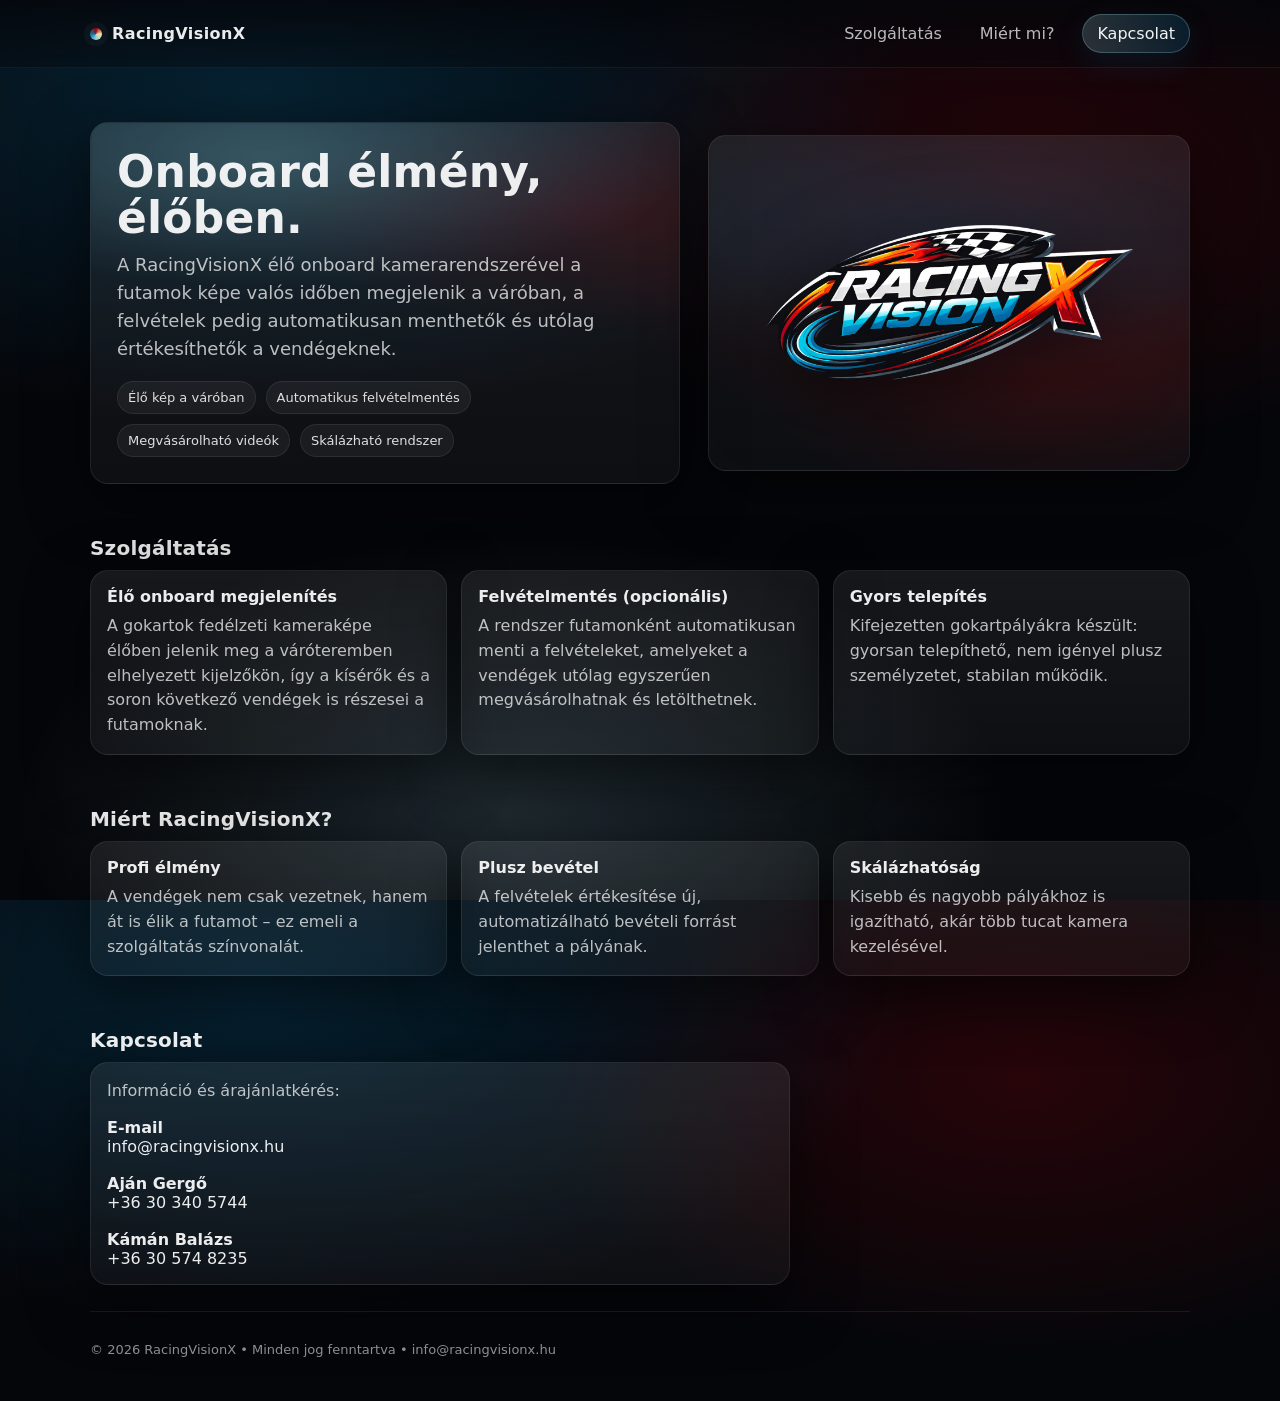
==== index.html @ e1773175 "Update index.html" ====
<!doctype html>
<html lang="hu">
<head>
  <meta charset="utf-8" />
  <meta name="viewport" content="width=device-width, initial-scale=1" />
  <title>RacingVisionX</title>
  <meta name="description" content="RacingVisionX – élő gokart onboard kamerarendszer pályáknak, felvételmentéssel és értékesítési opcióval." />

  <style>
    :root{
      --bg:#05060a;
      --panel: rgba(255,255,255,.06);
      --text: rgba(255,255,255,.92);
      --muted: rgba(255,255,255,.72);

      --cyan:#96D1DC;
      --blue:#0972A6;
      --red:#A10007;
      --amber:#F7DEA7;

      --shadow: 0 18px 60px rgba(0,0,0,.55);
      --radius: 18px;
    }

    *{ box-sizing:border-box; }
    html,body{ height:100%; }
    body{
      margin:0;
      font-family: ui-sans-serif, system-ui, -apple-system, Segoe UI, Roboto, Arial, "Apple Color Emoji","Segoe UI Emoji";
      background: radial-gradient(1200px 600px at 20% 10%, rgba(9,114,166,.25), transparent 55%),
                  radial-gradient(900px 500px at 80% 20%, rgba(161,0,7,.22), transparent 55%),
                  radial-gradient(900px 500px at 40% 90%, rgba(150,209,220,.18), transparent 55%),
                  var(--bg);
      color:var(--text);
      overflow-x:hidden;
    }

    a{ color:inherit; text-decoration:none; }
    .container{ width:min(1100px, 92vw); margin:0 auto; }

    /* NAV */
    .nav{
      position:sticky; top:0; z-index:10;
      backdrop-filter: blur(10px);
      background: linear-gradient(to bottom, rgba(5,6,10,.78), rgba(5,6,10,.35));
      border-bottom: 1px solid rgba(255,255,255,.07);
    }
    .nav-inner{
      display:flex; align-items:center; justify-content:space-between;
      padding:14px 0;
      gap:12px;
    }
    .brand{
      display:flex; align-items:center; gap:10px; min-width:220px;
    }
    .brand-badge{
      width:12px; height:12px; border-radius:999px;
      background: conic-gradient(from 180deg, var(--cyan), var(--blue), var(--red), var(--amber), var(--cyan));
      box-shadow: 0 0 0 6px rgba(255,255,255,.03);
    }
    .brand strong{ letter-spacing:.4px; }

    .menu{ display:flex; gap:18px; align-items:center; flex-wrap:wrap; justify-content:flex-end; }
    .menu a{
      color:var(--muted);
      padding:8px 10px;
      border-radius:999px;
      transition: .2s ease;
    }
    .menu a:hover{ color:var(--text); background: rgba(255,255,255,.06); }
    .cta{
      padding:9px 14px !important;
      color: rgba(255,255,255,.95) !important;
      background: linear-gradient(90deg, rgba(150,209,220,.22), rgba(9,114,166,.22));
      border: 1px solid rgba(150,209,220,.28);
      box-shadow: 0 10px 30px rgba(9,114,166,.15);
    }
    .cta:hover{
      border-color: rgba(150,209,220,.45);
      box-shadow: 0 14px 40px rgba(150,209,220,.12);
    }

    /* HERO */
    .hero{ padding: 54px 0 26px; }
    .hero-grid{
      display:grid;
      grid-template-columns: 1.1fr .9fr;
      gap: 28px;
      align-items:center;
    }
    @media (max-width: 900px){
      .hero-grid{ grid-template-columns:1fr; }
    }

    .card{
      background: linear-gradient(180deg, rgba(255,255,255,.075), rgba(255,255,255,.04));
      border: 1px solid rgba(255,255,255,.08);
      border-radius: var(--radius);
      box-shadow: var(--shadow);
    }
    .hero-card{
      padding: 26px;
      position:relative;
      overflow:hidden;
    }
    .hero-card:before{
      content:"";
      position:absolute; inset:-2px;
      background: radial-gradient(700px 220px at 30% 10%, rgba(150,209,220,.25), transparent 60%),
                  radial-gradient(520px 200px at 85% 25%, rgba(161,0,7,.18), transparent 60%);
      pointer-events:none;
      filter: blur(2px);
    }
    .hero-card > *{ position:relative; }

    h1{
      margin: 0 0 10px;
      font-size: clamp(28px, 4vw, 44px);
      line-height:1.05;
      letter-spacing:.2px;
    }
    .lead{
      margin: 0 0 18px;
      color: var(--muted);
      font-size: clamp(15px, 1.6vw, 18px);
      line-height:1.55;
    }
    .pill-row{ display:flex; gap:10px; flex-wrap:wrap; margin: 16px 0 0; }
    .pill{
      font-size:13px;
      color: rgba(255,255,255,.86);
      padding: 8px 10px;
      border-radius: 999px;
      background: rgba(255,255,255,.05);
      border: 1px solid rgba(255,255,255,.08);
    }

    .logo-panel{
      padding: 22px;
      display:flex;
      align-items:center;
      justify-content:center;
      min-height: 260px;
      position:relative;
      overflow:hidden;
    }
    .logo-panel:before{
      content:"";
      position:absolute; inset:-2px;
      background: radial-gradient(600px 240px at 50% 30%, rgba(9,114,166,.22), transparent 60%),
                  radial-gradient(500px 240px at 70% 70%, rgba(161,0,7,.18), transparent 60%);
      pointer-events:none;
    }
    .logo-panel img{
      position:relative;
      max-width: 100%;
      height:auto;
      filter: drop-shadow(0 18px 40px rgba(0,0,0,.55));
    }

    section{ padding: 26px 0; }
    .section-title{
      font-size: 20px;
      margin: 0 0 10px;
      letter-spacing:.2px;
    }
    .grid3{
      display:grid;
      grid-template-columns: repeat(3, 1fr);
      gap: 14px;
    }
    @media (max-width: 900px){ .grid3{ grid-template-columns:1fr; } }
    .mini{ padding: 16px; }
    .mini p{ margin: 8px 0 0; color: var(--muted); line-height:1.55; }

    footer{
      padding: 30px 0 44px;
      color: rgba(255,255,255,.55);
      border-top: 1px solid rgba(255,255,255,.07);
      margin-top: 22px;
    }
    .small{ font-size: 13px; }

    html{ scroll-behavior:smooth; }
  </style>
</head>

<body>
  <div class="nav">
    <div class="container nav-inner">
      <a class="brand" href="/index.html">
        <span class="brand-badge" aria-hidden="true"></span>
        <strong>RacingVisionX</strong>
      </a>

      <nav class="menu">
        <a href="#szolgaltatas">Szolgáltatás</a>
        <a href="#miert">Miért mi?</a>
        <a href="#kapcsolat" class="cta">Kapcsolat</a>
      </nav>
    </div>
  </div>

  <main class="container">
    <div class="hero">
      <div class="hero-grid">
        <div class="card hero-card">
          <h1>Onboard élmény, élőben.</h1>
          <p class="lead">
            A RacingVisionX élő onboard kamerarendszerével a futamok képe valós időben megjelenik a váróban,
            a felvételek pedig automatikusan menthetők és utólag értékesíthetők a vendégeknek.
          </p>

          <div class="pill-row" aria-label="Fő előnyök">
            <span class="pill">Élő kép a váróban</span>
            <span class="pill">Automatikus felvételmentés</span>
            <span class="pill">Megvásárolható videók</span>
            <span class="pill">Skálázható rendszer</span>
          </div>
        </div>

        <div class="card logo-panel" aria-label="RacingVisionX logó">
          <img src="logo.png" alt="RacingVisionX logó" />
        </div>
      </div>
    </div>

    <section id="szolgaltatas">
      <h2 class="section-title">Szolgáltatás</h2>
      <div class="grid3">
        <div class="card mini">
          <b>Élő onboard megjelenítés</b>
          <p>
            A gokartok fedélzeti kameraképe élőben jelenik meg a váróteremben elhelyezett kijelzőkön,
            így a kísérők és a soron következő vendégek is részesei a futamoknak.
          </p>
        </div>
        <div class="card mini">
          <b>Felvételmentés (opcionális)</b>
          <p>
            A rendszer futamonként automatikusan menti a felvételeket, amelyeket a vendégek
            utólag egyszerűen megvásárolhatnak és letölthetnek.
          </p>
        </div>
        <div class="card mini">
          <b>Gyors telepítés</b>
          <p>
            Kifejezetten gokartpályákra készült: gyorsan telepíthető, nem igényel plusz személyzetet, stabilan működik.
          </p>
        </div>
      </div>
    </section>

    <section id="miert">
      <h2 class="section-title">Miért RacingVisionX?</h2>
      <div class="grid3">
        <div class="card mini">
          <b>Profi élmény</b>
          <p>A vendégek nem csak vezetnek, hanem át is élik a futamot – ez emeli a szolgáltatás színvonalát.</p>
        </div>
        <div class="card mini">
          <b>Plusz bevétel</b>
          <p>A felvételek értékesítése új, automatizálható bevételi forrást jelenthet a pályának.</p>
        </div>
        <div class="card mini">
          <b>Skálázhatóság</b>
          <p>Kisebb és nagyobb pályákhoz is igazítható, akár több tucat kamera kezelésével.</p>
        </div>
      </div>
    </section>

<section id="kapcsolat">
  <h2 class="section-title">Kapcsolat</h2>

  <div class="card mini" style="max-width:700px;">
    <p style="margin:0 0 14px; color: var(--muted);">
      Információ és árajánlatkérés:
    </p>

    <div style="margin-bottom:18px;">
      <b>E-mail</b><br/>
      info@racingvisionx.hu
    </div>

    <div style="margin-bottom:18px;">
      <b>Aján Gergő</b><br/>
      +36 30 340 5744
    </div>

    <div>
      <b>Kámán Balázs</b><br/>
      +36 30 574 8235
    </div>
  </div>
</section>
    
    <footer class="container">
      <div class="small">
        © <span id="y"></span> RacingVisionX • Minden jog fenntartva • info@racingvisionx.hu
      </div>
    </footer>
  </main>

  <script>
    document.getElementById("y").textContent = new Date().getFullYear();
  </script>
</body>
</html>
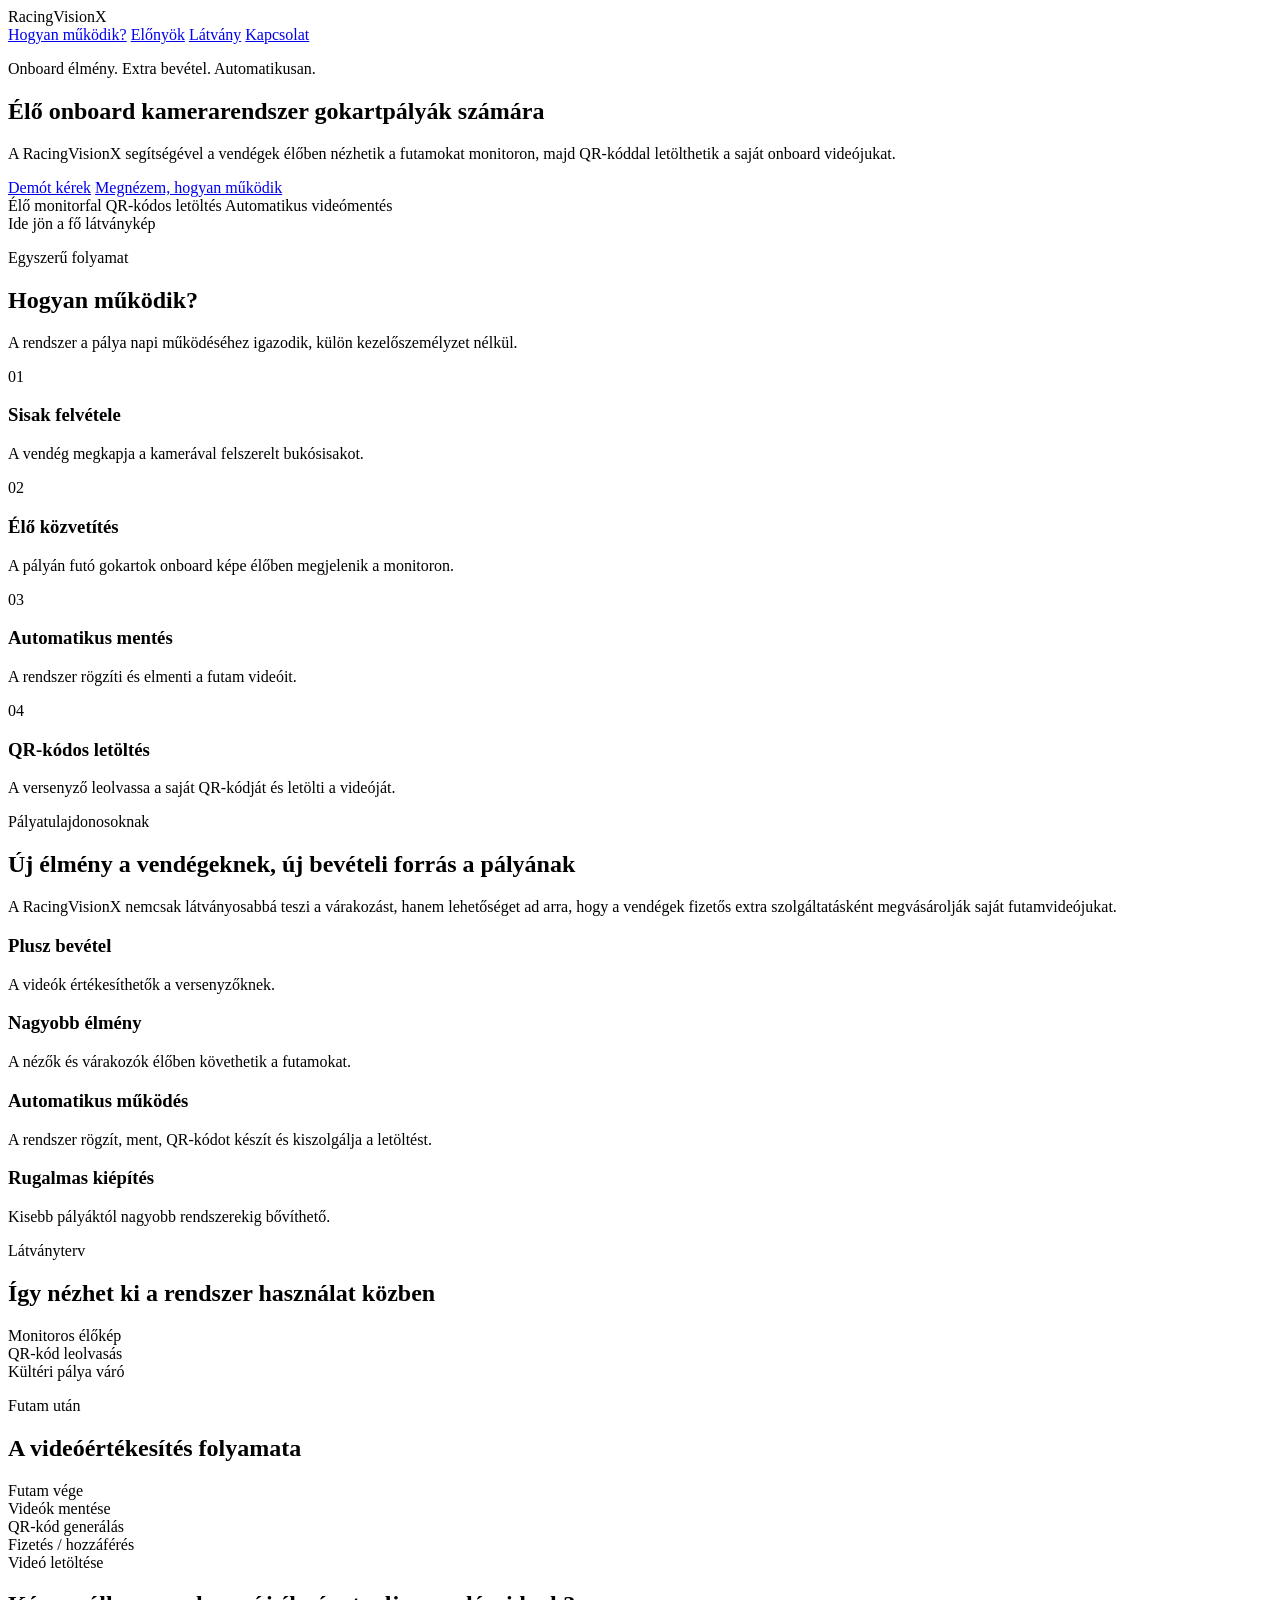
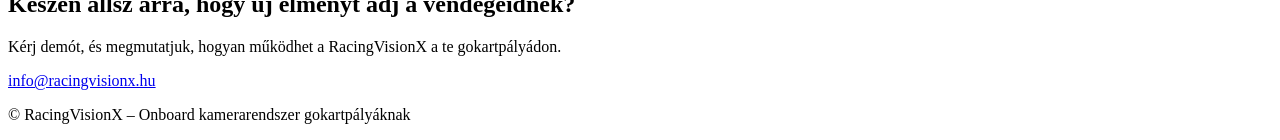
==== commit 540ef2cd: "Update index.html" ====
--- a/index.html
+++ b/index.html
@@ -1,312 +1,175 @@
-<!doctype html>
+<!DOCTYPE html>
 <html lang="hu">
 <head>
-  <meta charset="utf-8" />
-  <meta name="viewport" content="width=device-width, initial-scale=1" />
-  <title>RacingVisionX</title>
-  <meta name="description" content="RacingVisionX – élő gokart onboard kamerarendszer pályáknak, felvételmentéssel és értékesítési opcióval." />
+  <meta charset="UTF-8" />
+  <meta name="viewport" content="width=device-width, initial-scale=1.0" />
+  <title>RacingVisionX – Onboard kamerarendszer gokartpályáknak</title>
+  <link rel="stylesheet" href="style.css" />
+</head>
+<body>
 
-  <style>
-    :root{
-      --bg:#05060a;
-      --panel: rgba(255,255,255,.06);
-      --text: rgba(255,255,255,.92);
-      --muted: rgba(255,255,255,.72);
+<header class="site-header">
+  <div class="container nav">
+    <div class="logo">Racing<span>VisionX</span></div>
+    <nav>
+      <a href="#how">Hogyan működik?</a>
+      <a href="#benefits">Előnyök</a>
+      <a href="#gallery">Látvány</a>
+      <a href="#contact" class="nav-cta">Kapcsolat</a>
+    </nav>
+  </div>
+</header>
 
-      --cyan:#96D1DC;
-      --blue:#0972A6;
-      --red:#A10007;
-      --amber:#F7DEA7;
+<section class="hero">
+  <div class="container hero-grid">
+    <div class="hero-text">
+      <p class="eyebrow">Onboard élmény. Extra bevétel. Automatikusan.</p>
+      <h1>Élő onboard kamerarendszer gokartpályák számára</h1>
+      <p class="lead">
+        A RacingVisionX segítségével a vendégek élőben nézhetik a futamokat monitoron,
+        majd QR-kóddal letölthetik a saját onboard videójukat.
+      </p>
 
-      --shadow: 0 18px 60px rgba(0,0,0,.55);
-      --radius: 18px;
-    }
+      <div class="hero-actions">
+        <a href="#contact" class="btn primary">Demót kérek</a>
+        <a href="#how" class="btn secondary">Megnézem, hogyan működik</a>
+      </div>
 
-    *{ box-sizing:border-box; }
-    html,body{ height:100%; }
-    body{
-      margin:0;
-      font-family: ui-sans-serif, system-ui, -apple-system, Segoe UI, Roboto, Arial, "Apple Color Emoji","Segoe UI Emoji";
-      background: radial-gradient(1200px 600px at 20% 10%, rgba(9,114,166,.25), transparent 55%),
-                  radial-gradient(900px 500px at 80% 20%, rgba(161,0,7,.22), transparent 55%),
-                  radial-gradient(900px 500px at 40% 90%, rgba(150,209,220,.18), transparent 55%),
-                  var(--bg);
-      color:var(--text);
-      overflow-x:hidden;
-    }
-
-    a{ color:inherit; text-decoration:none; }
-    .container{ width:min(1100px, 92vw); margin:0 auto; }
-
-    /* NAV */
-    .nav{
-      position:sticky; top:0; z-index:10;
-      backdrop-filter: blur(10px);
-      background: linear-gradient(to bottom, rgba(5,6,10,.78), rgba(5,6,10,.35));
-      border-bottom: 1px solid rgba(255,255,255,.07);
-    }
-    .nav-inner{
-      display:flex; align-items:center; justify-content:space-between;
-      padding:14px 0;
-      gap:12px;
-    }
-    .brand{
-      display:flex; align-items:center; gap:10px; min-width:220px;
-    }
-    .brand-badge{
-      width:12px; height:12px; border-radius:999px;
-      background: conic-gradient(from 180deg, var(--cyan), var(--blue), var(--red), var(--amber), var(--cyan));
-      box-shadow: 0 0 0 6px rgba(255,255,255,.03);
-    }
-    .brand strong{ letter-spacing:.4px; }
-
-    .menu{ display:flex; gap:18px; align-items:center; flex-wrap:wrap; justify-content:flex-end; }
-    .menu a{
-      color:var(--muted);
-      padding:8px 10px;
-      border-radius:999px;
-      transition: .2s ease;
-    }
-    .menu a:hover{ color:var(--text); background: rgba(255,255,255,.06); }
-    .cta{
-      padding:9px 14px !important;
-      color: rgba(255,255,255,.95) !important;
-      background: linear-gradient(90deg, rgba(150,209,220,.22), rgba(9,114,166,.22));
-      border: 1px solid rgba(150,209,220,.28);
-      box-shadow: 0 10px 30px rgba(9,114,166,.15);
-    }
-    .cta:hover{
-      border-color: rgba(150,209,220,.45);
-      box-shadow: 0 14px 40px rgba(150,209,220,.12);
-    }
-
-    /* HERO */
-    .hero{ padding: 54px 0 26px; }
-    .hero-grid{
-      display:grid;
-      grid-template-columns: 1.1fr .9fr;
-      gap: 28px;
-      align-items:center;
-    }
-    @media (max-width: 900px){
-      .hero-grid{ grid-template-columns:1fr; }
-    }
-
-    .card{
-      background: linear-gradient(180deg, rgba(255,255,255,.075), rgba(255,255,255,.04));
-      border: 1px solid rgba(255,255,255,.08);
-      border-radius: var(--radius);
-      box-shadow: var(--shadow);
-    }
-    .hero-card{
-      padding: 26px;
-      position:relative;
-      overflow:hidden;
-    }
-    .hero-card:before{
-      content:"";
-      position:absolute; inset:-2px;
-      background: radial-gradient(700px 220px at 30% 10%, rgba(150,209,220,.25), transparent 60%),
-                  radial-gradient(520px 200px at 85% 25%, rgba(161,0,7,.18), transparent 60%);
-      pointer-events:none;
-      filter: blur(2px);
-    }
-    .hero-card > *{ position:relative; }
-
-    h1{
-      margin: 0 0 10px;
-      font-size: clamp(28px, 4vw, 44px);
-      line-height:1.05;
-      letter-spacing:.2px;
-    }
-    .lead{
-      margin: 0 0 18px;
-      color: var(--muted);
-      font-size: clamp(15px, 1.6vw, 18px);
-      line-height:1.55;
-    }
-    .pill-row{ display:flex; gap:10px; flex-wrap:wrap; margin: 16px 0 0; }
-    .pill{
-      font-size:13px;
-      color: rgba(255,255,255,.86);
-      padding: 8px 10px;
-      border-radius: 999px;
-      background: rgba(255,255,255,.05);
-      border: 1px solid rgba(255,255,255,.08);
-    }
-
-    .logo-panel{
-      padding: 22px;
-      display:flex;
-      align-items:center;
-      justify-content:center;
-      min-height: 260px;
-      position:relative;
-      overflow:hidden;
-    }
-    .logo-panel:before{
-      content:"";
-      position:absolute; inset:-2px;
-      background: radial-gradient(600px 240px at 50% 30%, rgba(9,114,166,.22), transparent 60%),
-                  radial-gradient(500px 240px at 70% 70%, rgba(161,0,7,.18), transparent 60%);
-      pointer-events:none;
-    }
-    .logo-panel img{
-      position:relative;
-      max-width: 100%;
-      height:auto;
-      filter: drop-shadow(0 18px 40px rgba(0,0,0,.55));
-    }
-
-    section{ padding: 26px 0; }
-    .section-title{
-      font-size: 20px;
-      margin: 0 0 10px;
-      letter-spacing:.2px;
-    }
-    .grid3{
-      display:grid;
-      grid-template-columns: repeat(3, 1fr);
-      gap: 14px;
-    }
-    @media (max-width: 900px){ .grid3{ grid-template-columns:1fr; } }
-    .mini{ padding: 16px; }
-    .mini p{ margin: 8px 0 0; color: var(--muted); line-height:1.55; }
-
-    footer{
-      padding: 30px 0 44px;
-      color: rgba(255,255,255,.55);
-      border-top: 1px solid rgba(255,255,255,.07);
-      margin-top: 22px;
-    }
-    .small{ font-size: 13px; }
-
-    html{ scroll-behavior:smooth; }
-  </style>
-</head>
-
-<body>
-  <div class="nav">
-    <div class="container nav-inner">
-      <a class="brand" href="/index.html">
-        <span class="brand-badge" aria-hidden="true"></span>
-        <strong>RacingVisionX</strong>
-      </a>
-
-      <nav class="menu">
-        <a href="#szolgaltatas">Szolgáltatás</a>
-        <a href="#miert">Miért mi?</a>
-        <a href="#kapcsolat" class="cta">Kapcsolat</a>
-      </nav>
-    </div>
-  </div>
-
-  <main class="container">
-    <div class="hero">
-      <div class="hero-grid">
-        <div class="card hero-card">
-          <h1>Onboard élmény, élőben.</h1>
-          <p class="lead">
-            A RacingVisionX élő onboard kamerarendszerével a futamok képe valós időben megjelenik a váróban,
-            a felvételek pedig automatikusan menthetők és utólag értékesíthetők a vendégeknek.
-          </p>
-
-          <div class="pill-row" aria-label="Fő előnyök">
-            <span class="pill">Élő kép a váróban</span>
-            <span class="pill">Automatikus felvételmentés</span>
-            <span class="pill">Megvásárolható videók</span>
-            <span class="pill">Skálázható rendszer</span>
-          </div>
-        </div>
-
-        <div class="card logo-panel" aria-label="RacingVisionX logó">
-          <img src="logo.png" alt="RacingVisionX logó" />
-        </div>
+      <div class="hero-points">
+        <span>Élő monitorfal</span>
+        <span>QR-kódos letöltés</span>
+        <span>Automatikus videómentés</span>
       </div>
     </div>
 
-    <section id="szolgaltatas">
-      <h2 class="section-title">Szolgáltatás</h2>
-      <div class="grid3">
-        <div class="card mini">
-          <b>Élő onboard megjelenítés</b>
-          <p>
-            A gokartok fedélzeti kameraképe élőben jelenik meg a váróteremben elhelyezett kijelzőkön,
-            így a kísérők és a soron következő vendégek is részesei a futamoknak.
-          </p>
-        </div>
-        <div class="card mini">
-          <b>Felvételmentés (opcionális)</b>
-          <p>
-            A rendszer futamonként automatikusan menti a felvételeket, amelyeket a vendégek
-            utólag egyszerűen megvásárolhatnak és letölthetnek.
-          </p>
-        </div>
-        <div class="card mini">
-          <b>Gyors telepítés</b>
-          <p>
-            Kifejezetten gokartpályákra készült: gyorsan telepíthető, nem igényel plusz személyzetet, stabilan működik.
-          </p>
-        </div>
-      </div>
-    </section>
-
-    <section id="miert">
-      <h2 class="section-title">Miért RacingVisionX?</h2>
-      <div class="grid3">
-        <div class="card mini">
-          <b>Profi élmény</b>
-          <p>A vendégek nem csak vezetnek, hanem át is élik a futamot – ez emeli a szolgáltatás színvonalát.</p>
-        </div>
-        <div class="card mini">
-          <b>Plusz bevétel</b>
-          <p>A felvételek értékesítése új, automatizálható bevételi forrást jelenthet a pályának.</p>
-        </div>
-        <div class="card mini">
-          <b>Skálázhatóság</b>
-          <p>Kisebb és nagyobb pályákhoz is igazítható, akár több tucat kamera kezelésével.</p>
-        </div>
-      </div>
-    </section>
-
-<section id="kapcsolat">
-  <h2 class="section-title">Kapcsolat</h2>
-
-  <div class="card mini" style="max-width:700px;">
-    <p style="margin:0 0 14px; color: var(--muted);">
-      Információ és árajánlatkérés:
-    </p>
-
-    <div style="margin-bottom:18px;">
-      <b>E-mail</b><br/>
-      info@racingvisionx.hu
-    </div>
-
-    <div style="margin-bottom:18px;">
-      <b>Aján Gergő</b><br/>
-      +36 30 340 5744
-    </div>
-
-    <div>
-      <b>Kámán Balázs</b><br/>
-      +36 30 574 8235
+    <div class="hero-image image-placeholder">
+      <span>Ide jön a fő látványkép</span>
     </div>
   </div>
 </section>
-    
-    <footer class="container">
-      <div class="small">
-        © <span id="y"></span> RacingVisionX • Minden jog fenntartva • info@racingvisionx.hu
+
+<section id="how" class="section">
+  <div class="container">
+    <div class="section-head">
+      <p class="eyebrow">Egyszerű folyamat</p>
+      <h2>Hogyan működik?</h2>
+      <p>A rendszer a pálya napi működéséhez igazodik, külön kezelőszemélyzet nélkül.</p>
+    </div>
+
+    <div class="steps">
+      <div class="step-card">
+        <div class="step-number">01</div>
+        <h3>Sisak felvétele</h3>
+        <p>A vendég megkapja a kamerával felszerelt bukósisakot.</p>
       </div>
-    </footer>
-  </main>
 
-  <script>
-    document.getElementById("y").textContent = new Date().getFullYear();
-  </script>
+      <div class="step-card">
+        <div class="step-number">02</div>
+        <h3>Élő közvetítés</h3>
+        <p>A pályán futó gokartok onboard képe élőben megjelenik a monitoron.</p>
+      </div>
+
+      <div class="step-card">
+        <div class="step-number">03</div>
+        <h3>Automatikus mentés</h3>
+        <p>A rendszer rögzíti és elmenti a futam videóit.</p>
+      </div>
+
+      <div class="step-card">
+        <div class="step-number">04</div>
+        <h3>QR-kódos letöltés</h3>
+        <p>A versenyző leolvassa a saját QR-kódját és letölti a videóját.</p>
+      </div>
+    </div>
+  </div>
+</section>
+
+<section id="benefits" class="section dark-section">
+  <div class="container split">
+    <div>
+      <p class="eyebrow">Pályatulajdonosoknak</p>
+      <h2>Új élmény a vendégeknek, új bevételi forrás a pályának</h2>
+      <p>
+        A RacingVisionX nemcsak látványosabbá teszi a várakozást, hanem lehetőséget ad arra,
+        hogy a vendégek fizetős extra szolgáltatásként megvásárolják saját futamvideójukat.
+      </p>
+    </div>
+
+    <div class="benefit-grid">
+      <div class="benefit-card">
+        <h3>Plusz bevétel</h3>
+        <p>A videók értékesíthetők a versenyzőknek.</p>
+      </div>
+
+      <div class="benefit-card">
+        <h3>Nagyobb élmény</h3>
+        <p>A nézők és várakozók élőben követhetik a futamokat.</p>
+      </div>
+
+      <div class="benefit-card">
+        <h3>Automatikus működés</h3>
+        <p>A rendszer rögzít, ment, QR-kódot készít és kiszolgálja a letöltést.</p>
+      </div>
+
+      <div class="benefit-card">
+        <h3>Rugalmas kiépítés</h3>
+        <p>Kisebb pályáktól nagyobb rendszerekig bővíthető.</p>
+      </div>
+    </div>
+  </div>
+</section>
+
+<section id="gallery" class="section">
+  <div class="container">
+    <div class="section-head">
+      <p class="eyebrow">Látványterv</p>
+      <h2>Így nézhet ki a rendszer használat közben</h2>
+    </div>
+
+    <div class="gallery">
+      <div class="gallery-item image-placeholder">
+        <span>Monitoros élőkép</span>
+      </div>
+      <div class="gallery-item image-placeholder">
+        <span>QR-kód leolvasás</span>
+      </div>
+      <div class="gallery-item image-placeholder">
+        <span>Kültéri pálya váró</span>
+      </div>
+    </div>
+  </div>
+</section>
+
+<section class="section process-section">
+  <div class="container">
+    <div class="section-head">
+      <p class="eyebrow">Futam után</p>
+      <h2>A videóértékesítés folyamata</h2>
+    </div>
+
+    <div class="timeline">
+      <div>Futam vége</div>
+      <div>Videók mentése</div>
+      <div>QR-kód generálás</div>
+      <div>Fizetés / hozzáférés</div>
+      <div>Videó letöltése</div>
+    </div>
+  </div>
+</section>
+
+<section id="contact" class="section cta-section">
+  <div class="container cta-box">
+    <h2>Készen állsz arra, hogy új élményt adj a vendégeidnek?</h2>
+    <p>Kérj demót, és megmutatjuk, hogyan működhet a RacingVisionX a te gokartpályádon.</p>
+    <a href="mailto:info@racingvisionx.hu" class="btn primary">info@racingvisionx.hu</a>
+  </div>
+</section>
+
+<footer class="footer">
+  <div class="container">
+    <p>© RacingVisionX – Onboard kamerarendszer gokartpályáknak</p>
+  </div>
+</footer>
+
 </body>
 </html>
-
-
-
-
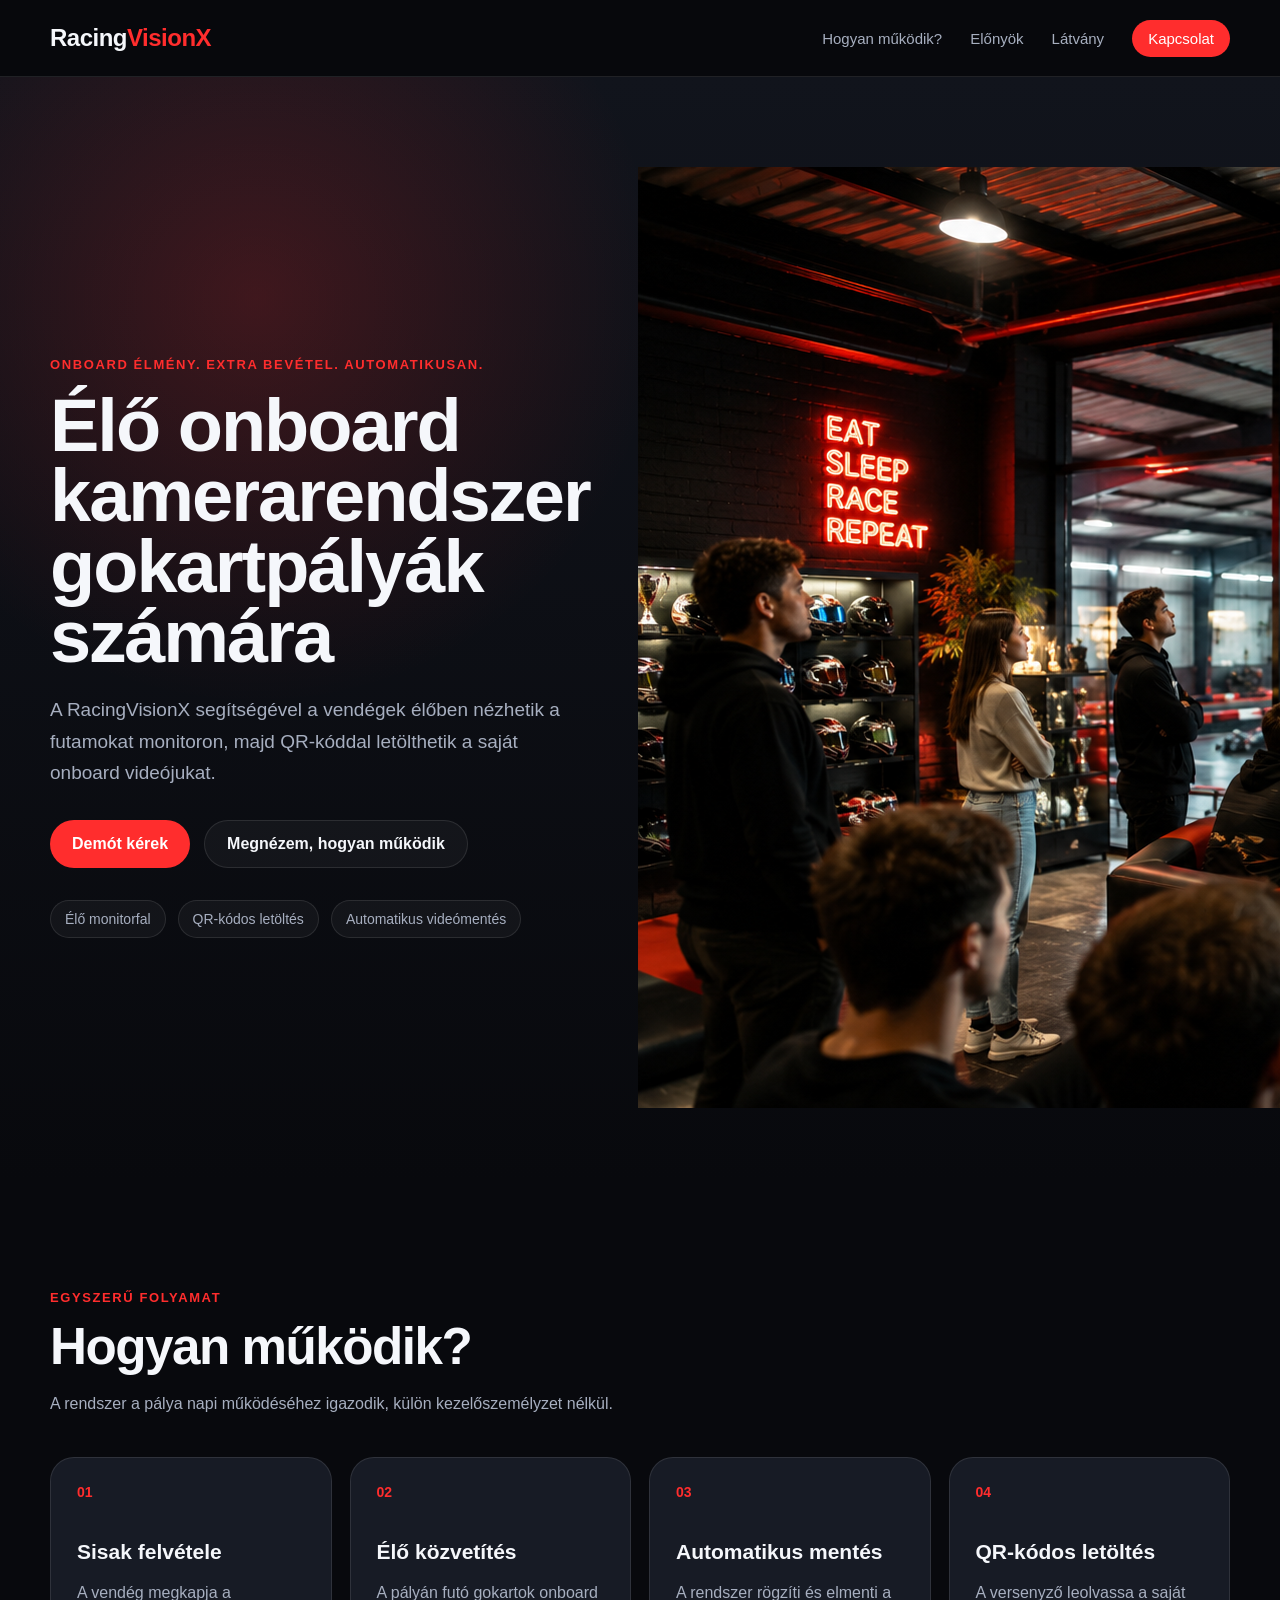
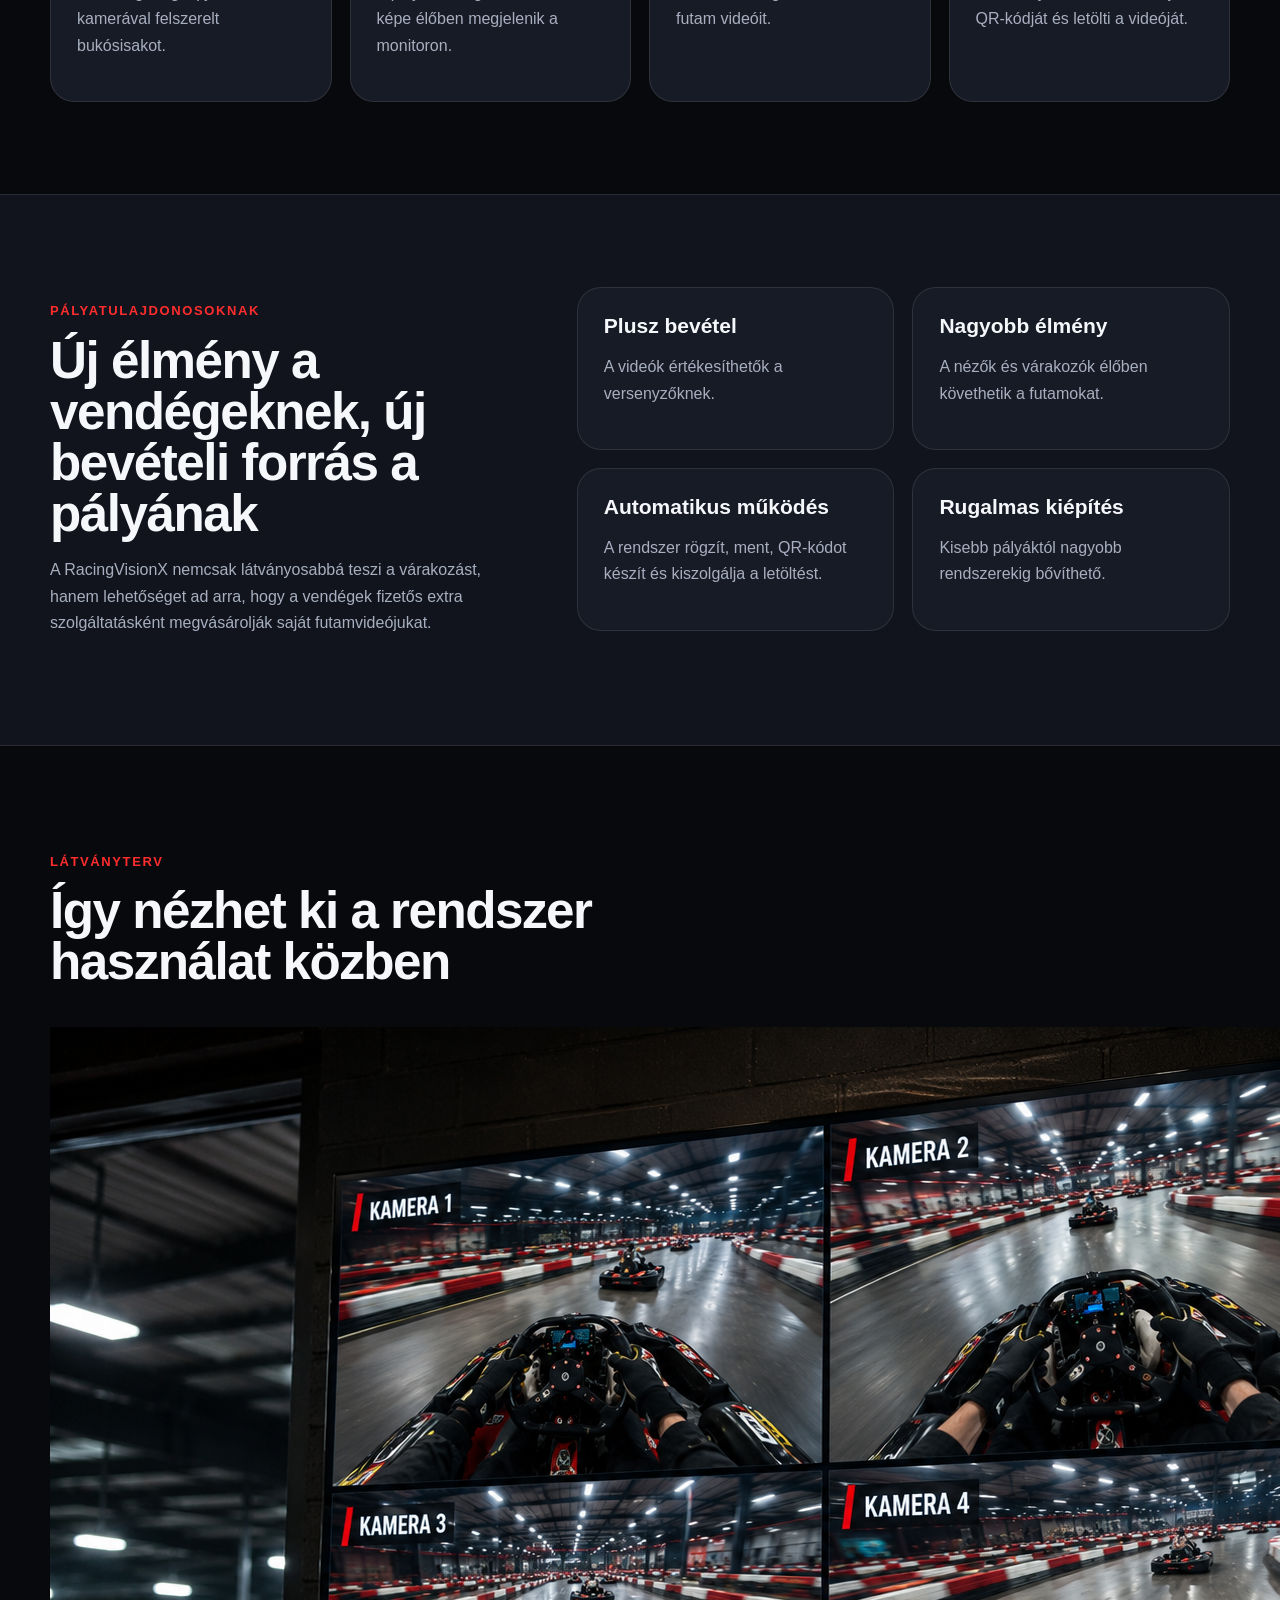
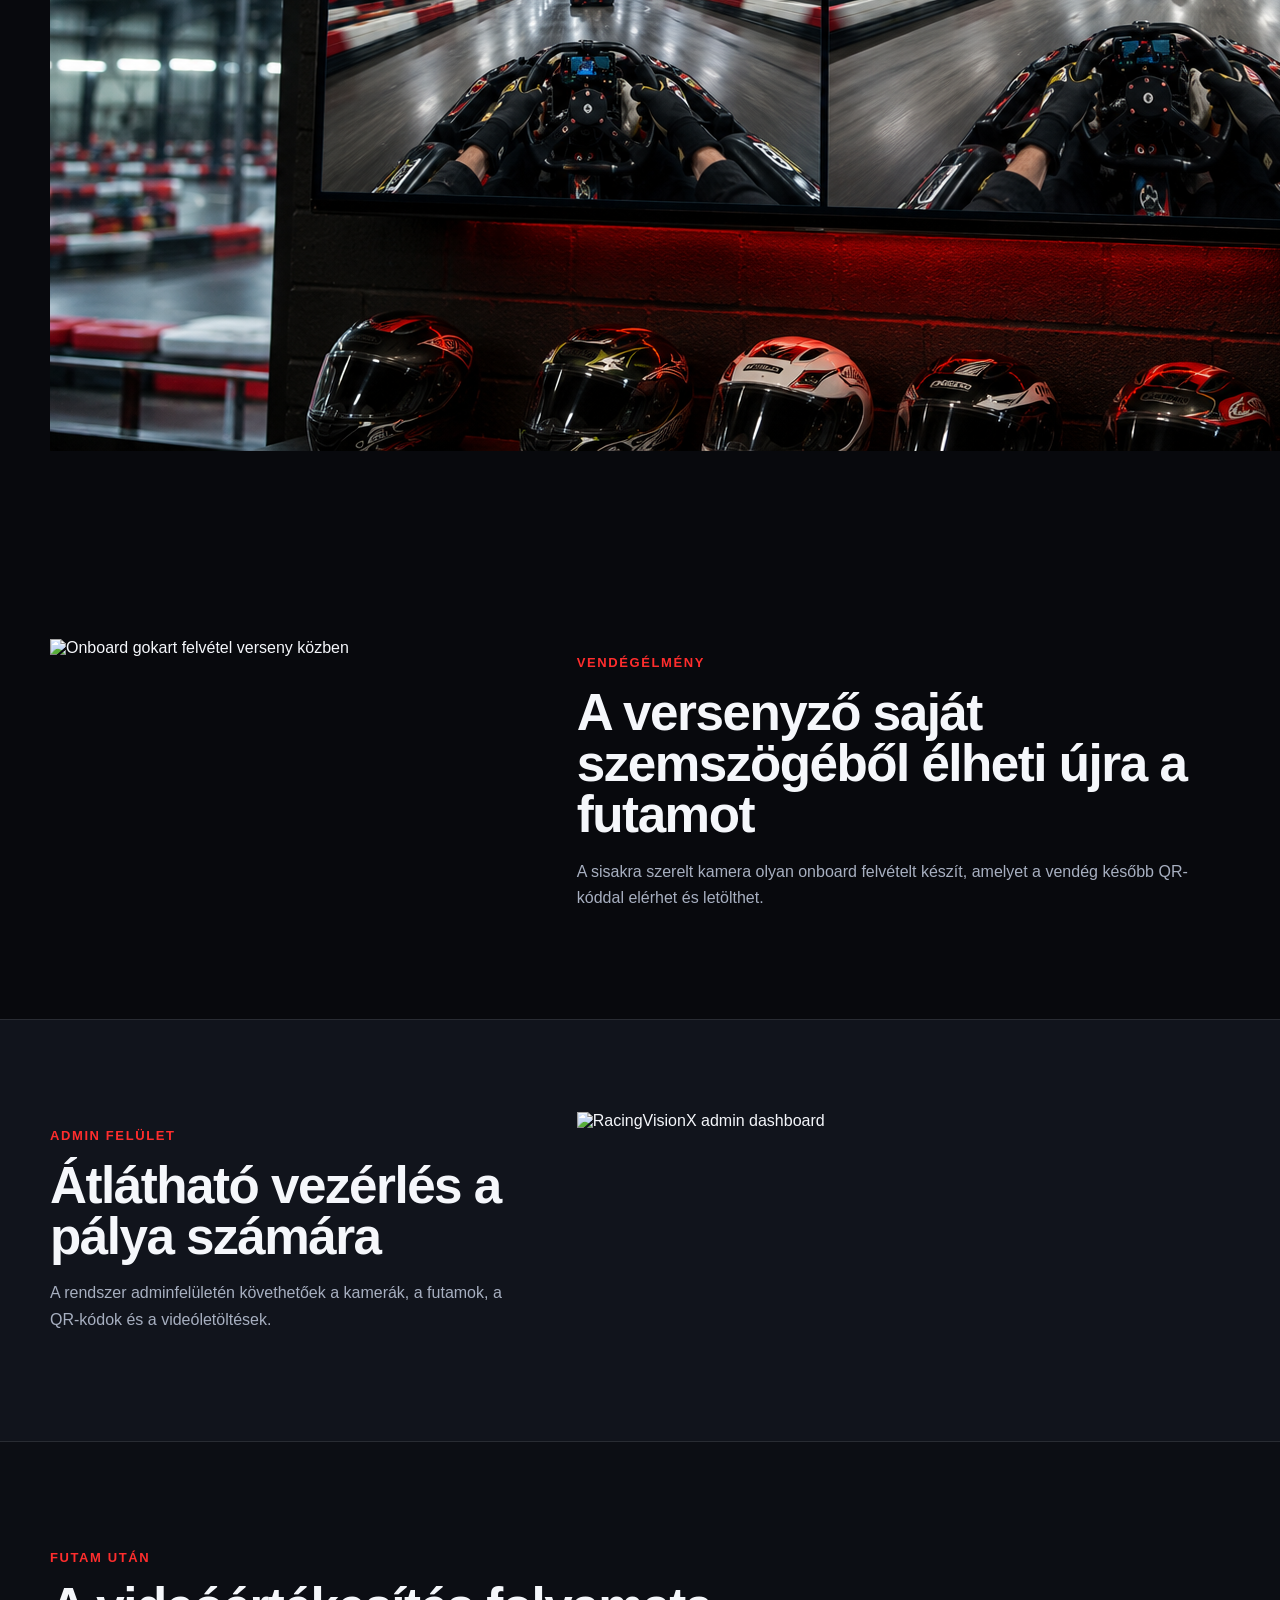
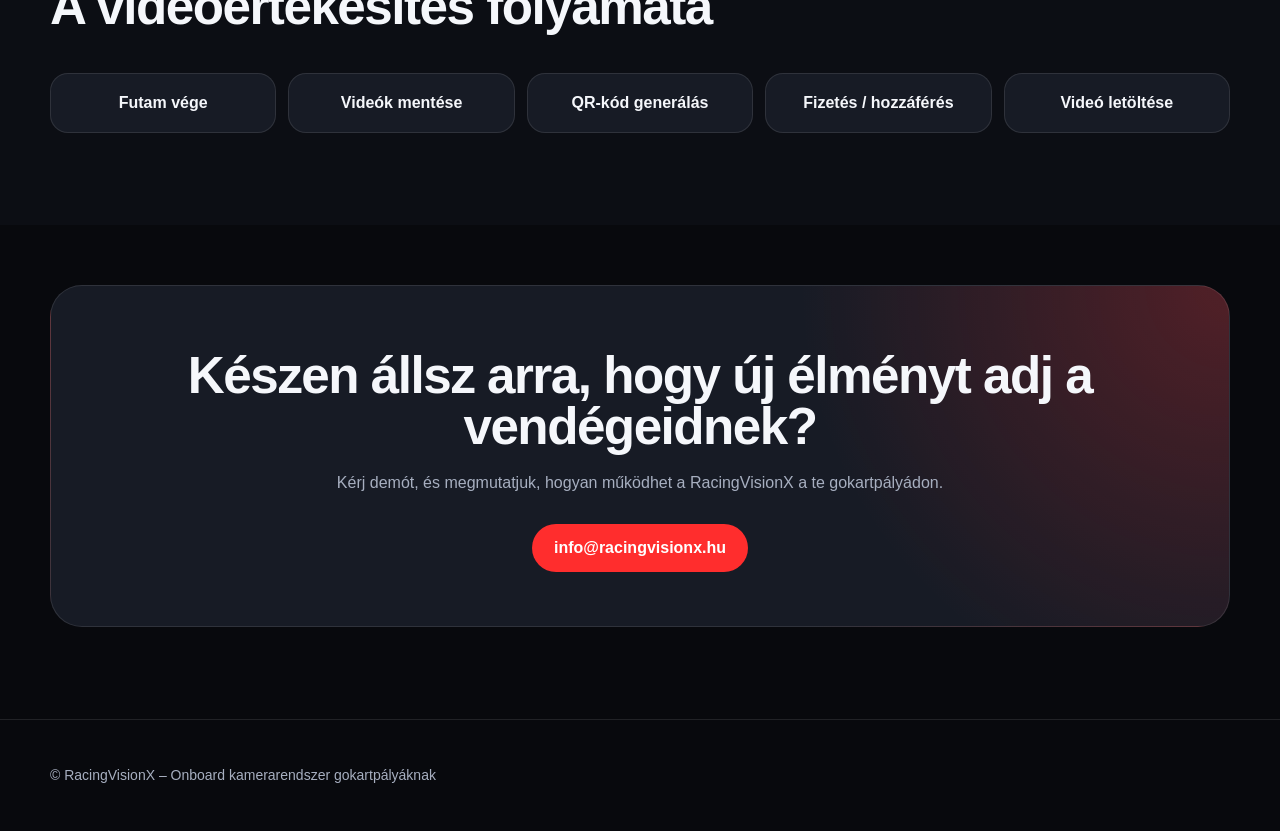
==== commit fa54bfc7: "Update index.html" ====
--- a/index.html
+++ b/index.html
@@ -42,8 +42,8 @@
       </div>
     </div>
 
-    <div class="hero-image image-placeholder">
-      <span>Ide jön a fő látványkép</span>
+    <div class="hero-image">
+      <img src="assets/images/hero.png" alt="RacingVisionX élő onboard közvetítés gokartpályán">
     </div>
   </div>
 </section>
@@ -127,19 +127,53 @@
     </div>
 
     <div class="gallery">
-      <div class="gallery-item image-placeholder">
-        <span>Monitoros élőkép</span>
-      </div>
-      <div class="gallery-item image-placeholder">
-        <span>QR-kód leolvasás</span>
-      </div>
-      <div class="gallery-item image-placeholder">
-        <span>Kültéri pálya váró</span>
-      </div>
-    </div>
-  </div>
-</section>
-
+      <div class="gallery-item">
+        <img src="assets/images/live-monitor.png" alt="Élő onboard képek monitoron">
+      </div>
+    
+      <div class="gallery-item">
+        <img src="assets/images/qr-scan.png" alt="Versenyző QR-kódot olvas be a saját videójához">
+      </div>
+    
+      <div class="gallery-item">
+        <img src="assets/images/outdoor-track.png" alt="Kültéri gokartpálya fedett várórésszel">
+      </div>
+    </div>
+  </div>
+</section>
+
+<section class="section image-text-section">
+  <div class="container split">
+    <div class="image-card">
+      <img src="assets/images/onboard.jpg" alt="Onboard gokart felvétel verseny közben">
+    </div>
+
+    <div>
+      <p class="eyebrow">Vendégélmény</p>
+      <h2>A versenyző saját szemszögéből élheti újra a futamot</h2>
+      <p>
+        A sisakra szerelt kamera olyan onboard felvételt készít, amelyet a vendég később QR-kóddal elérhet és letölthet.
+      </p>
+    </div>
+  </div>
+</section>
+
+<section class="section dark-section">
+  <div class="container split">
+    <div>
+      <p class="eyebrow">Admin felület</p>
+      <h2>Átlátható vezérlés a pálya számára</h2>
+      <p>
+        A rendszer adminfelületén követhetőek a kamerák, a futamok, a QR-kódok és a videóletöltések.
+      </p>
+    </div>
+
+    <div class="image-card">
+      <img src="assets/images/admin-dashboard.jpg" alt="RacingVisionX admin dashboard">
+    </div>
+  </div>
+</section>
+  
 <section class="section process-section">
   <div class="container">
     <div class="section-head">
--- a/style.css
+++ b/style.css
@@ -0,0 +1,322 @@
+:root {
+  --bg: #08090d;
+  --bg-soft: #11141c;
+  --card: #171b25;
+  --text: #f5f7fb;
+  --muted: #a7afc0;
+  --accent: #ff2d2d;
+  --accent-soft: rgba(255, 45, 45, 0.18);
+  --border: rgba(255, 255, 255, 0.1);
+}
+
+* {
+  box-sizing: border-box;
+}
+
+html {
+  scroll-behavior: smooth;
+}
+
+body {
+  margin: 0;
+  font-family: Arial, Helvetica, sans-serif;
+  background: var(--bg);
+  color: var(--text);
+}
+
+a {
+  color: inherit;
+  text-decoration: none;
+}
+
+.container {
+  width: min(1180px, calc(100% - 40px));
+  margin: 0 auto;
+}
+
+.site-header {
+  position: sticky;
+  top: 0;
+  z-index: 50;
+  background: rgba(8, 9, 13, 0.82);
+  backdrop-filter: blur(14px);
+  border-bottom: 1px solid var(--border);
+}
+
+.nav {
+  height: 76px;
+  display: flex;
+  align-items: center;
+  justify-content: space-between;
+}
+
+.logo {
+  font-size: 24px;
+  font-weight: 900;
+  letter-spacing: -0.5px;
+}
+
+.logo span {
+  color: var(--accent);
+}
+
+.nav nav {
+  display: flex;
+  align-items: center;
+  gap: 28px;
+  color: var(--muted);
+  font-size: 15px;
+}
+
+.nav a:hover {
+  color: var(--text);
+}
+
+.nav-cta {
+  padding: 10px 16px;
+  background: var(--accent);
+  color: white !important;
+  border-radius: 999px;
+}
+
+.hero {
+  padding: 90px 0 70px;
+  background:
+    radial-gradient(circle at 20% 20%, rgba(255, 45, 45, 0.2), transparent 30%),
+    linear-gradient(180deg, #11141c 0%, #08090d 100%);
+}
+
+.hero-grid {
+  display: grid;
+  grid-template-columns: 1.05fr 0.95fr;
+  gap: 48px;
+  align-items: center;
+}
+
+.eyebrow {
+  color: var(--accent);
+  font-weight: 800;
+  text-transform: uppercase;
+  letter-spacing: 1.6px;
+  font-size: 13px;
+}
+
+h1 {
+  font-size: clamp(42px, 6vw, 74px);
+  line-height: 0.95;
+  margin: 16px 0 22px;
+  letter-spacing: -2px;
+}
+
+h2 {
+  font-size: clamp(32px, 4vw, 52px);
+  line-height: 1;
+  margin: 10px 0 18px;
+  letter-spacing: -1.5px;
+}
+
+h3 {
+  margin: 0 0 10px;
+  font-size: 21px;
+}
+
+p {
+  color: var(--muted);
+  line-height: 1.65;
+}
+
+.lead {
+  font-size: 19px;
+  max-width: 640px;
+}
+
+.hero-actions {
+  display: flex;
+  gap: 14px;
+  flex-wrap: wrap;
+  margin: 32px 0;
+}
+
+.btn {
+  display: inline-flex;
+  align-items: center;
+  justify-content: center;
+  min-height: 48px;
+  padding: 0 22px;
+  border-radius: 999px;
+  font-weight: 800;
+}
+
+.btn.primary {
+  background: var(--accent);
+  color: white;
+}
+
+.btn.secondary {
+  border: 1px solid var(--border);
+  color: var(--text);
+  background: rgba(255, 255, 255, 0.04);
+}
+
+.hero-points {
+  display: flex;
+  gap: 12px;
+  flex-wrap: wrap;
+}
+
+.hero-points span {
+  padding: 10px 14px;
+  border: 1px solid var(--border);
+  border-radius: 999px;
+  color: var(--muted);
+  background: rgba(255, 255, 255, 0.04);
+  font-size: 14px;
+}
+
+.image-placeholder {
+  min-height: 420px;
+  border-radius: 28px;
+  border: 1px solid var(--border);
+  background:
+    linear-gradient(135deg, rgba(255, 45, 45, 0.18), transparent),
+    #151923;
+  display: flex;
+  align-items: center;
+  justify-content: center;
+  color: var(--muted);
+  overflow: hidden;
+}
+
+.section {
+  padding: 92px 0;
+}
+
+.section-head {
+  max-width: 760px;
+  margin-bottom: 40px;
+}
+
+.steps {
+  display: grid;
+  grid-template-columns: repeat(4, 1fr);
+  gap: 18px;
+}
+
+.step-card,
+.benefit-card {
+  background: var(--card);
+  border: 1px solid var(--border);
+  border-radius: 24px;
+  padding: 26px;
+}
+
+.step-number {
+  color: var(--accent);
+  font-size: 14px;
+  font-weight: 900;
+  margin-bottom: 40px;
+}
+
+.dark-section {
+  background: var(--bg-soft);
+  border-top: 1px solid var(--border);
+  border-bottom: 1px solid var(--border);
+}
+
+.split {
+  display: grid;
+  grid-template-columns: 0.85fr 1.15fr;
+  gap: 44px;
+  align-items: start;
+}
+
+.benefit-grid {
+  display: grid;
+  grid-template-columns: repeat(2, 1fr);
+  gap: 18px;
+}
+
+.gallery {
+  display: grid;
+  grid-template-columns: 1.2fr 0.8fr 0.8fr;
+  gap: 18px;
+}
+
+.gallery-item {
+  min-height: 320px;
+}
+
+.process-section {
+  background: #0c0e14;
+}
+
+.timeline {
+  display: grid;
+  grid-template-columns: repeat(5, 1fr);
+  gap: 12px;
+}
+
+.timeline div {
+  padding: 20px;
+  background: var(--card);
+  border: 1px solid var(--border);
+  border-radius: 18px;
+  text-align: center;
+  font-weight: 800;
+}
+
+.cta-section {
+  padding-top: 60px;
+}
+
+.cta-box {
+  background:
+    radial-gradient(circle at top right, rgba(255, 45, 45, 0.25), transparent 35%),
+    var(--card);
+  border: 1px solid var(--border);
+  border-radius: 32px;
+  padding: 54px;
+  text-align: center;
+}
+
+.cta-box p {
+  max-width: 650px;
+  margin: 0 auto 28px;
+}
+
+.footer {
+  padding: 30px 0;
+  border-top: 1px solid var(--border);
+  color: var(--muted);
+  font-size: 14px;
+}
+
+@media (max-width: 900px) {
+  .nav nav {
+    display: none;
+  }
+
+  .hero-grid,
+  .split {
+    grid-template-columns: 1fr;
+  }
+
+  .steps,
+  .benefit-grid,
+  .timeline,
+  .gallery {
+    grid-template-columns: 1fr;
+  }
+
+  .hero {
+    padding-top: 60px;
+  }
+
+  .image-placeholder {
+    min-height: 300px;
+  }
+
+  .cta-box {
+    padding: 34px 24px;
+  }
+}
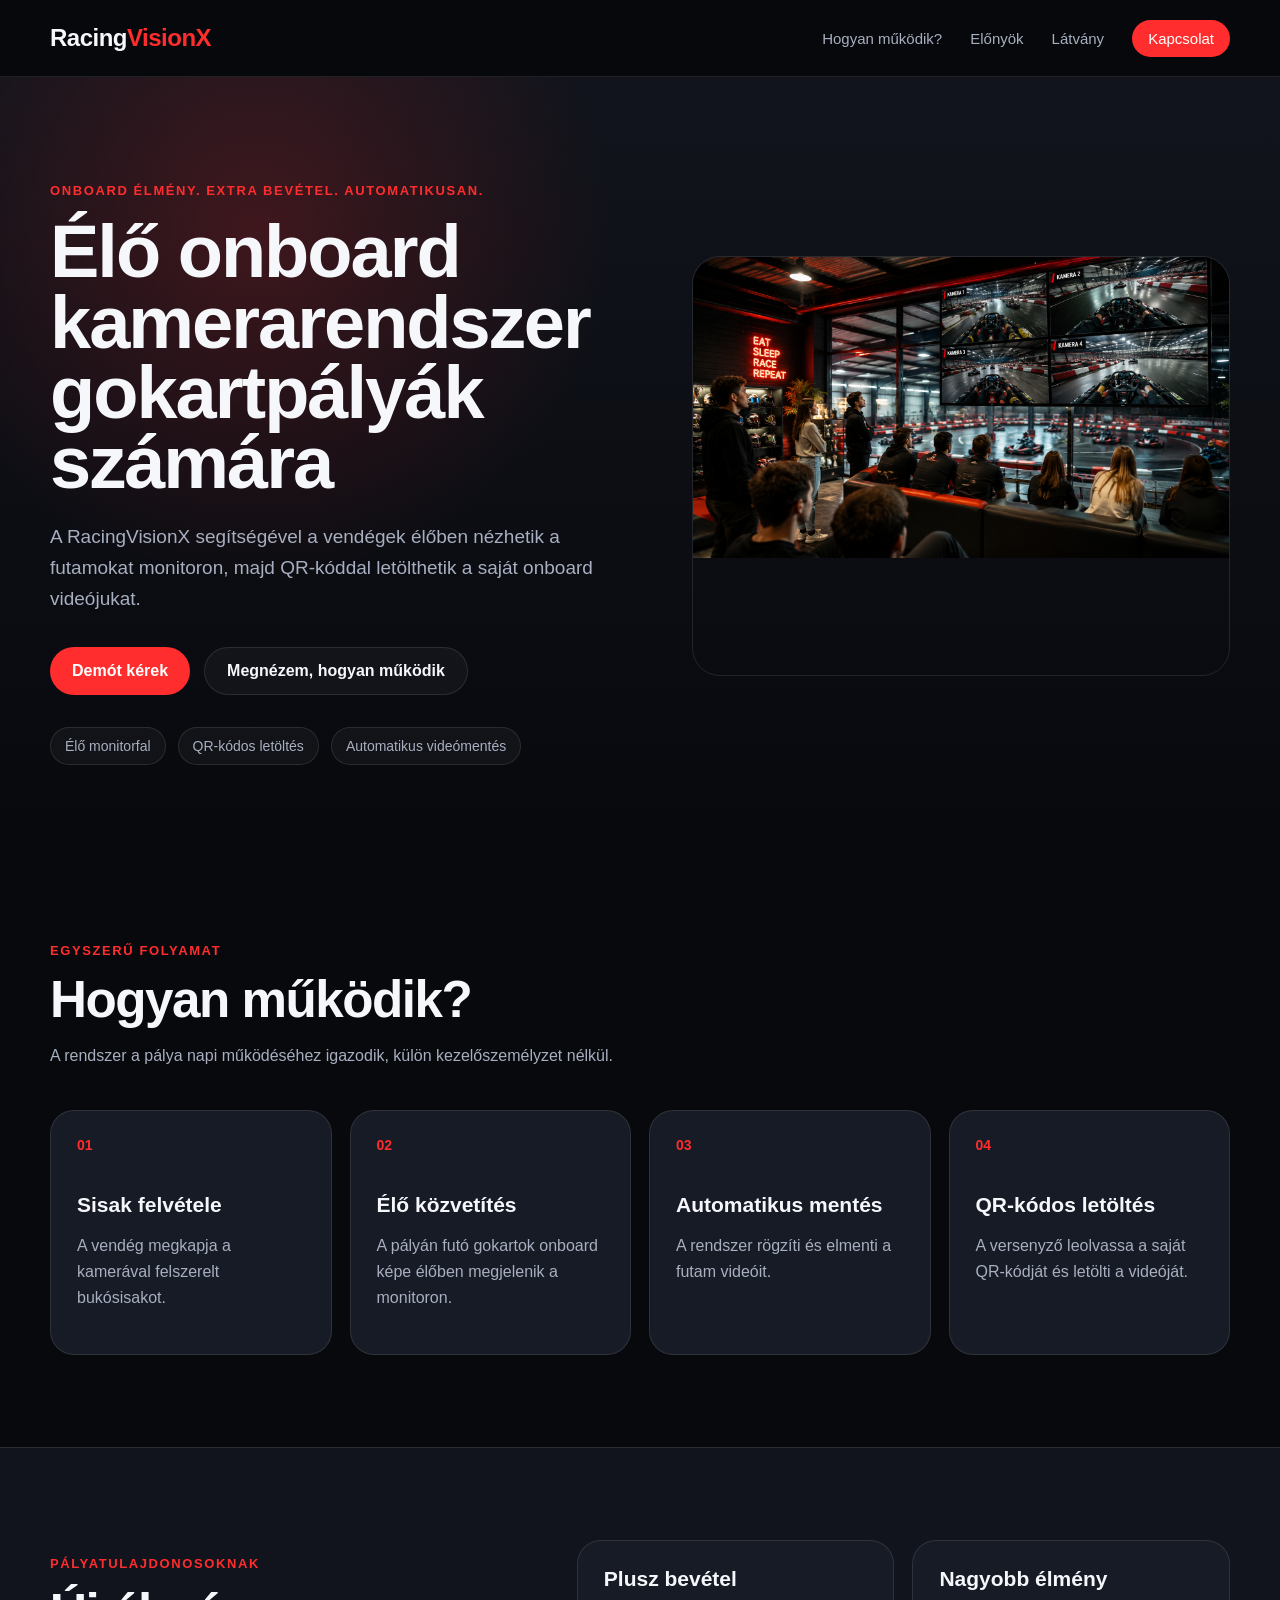
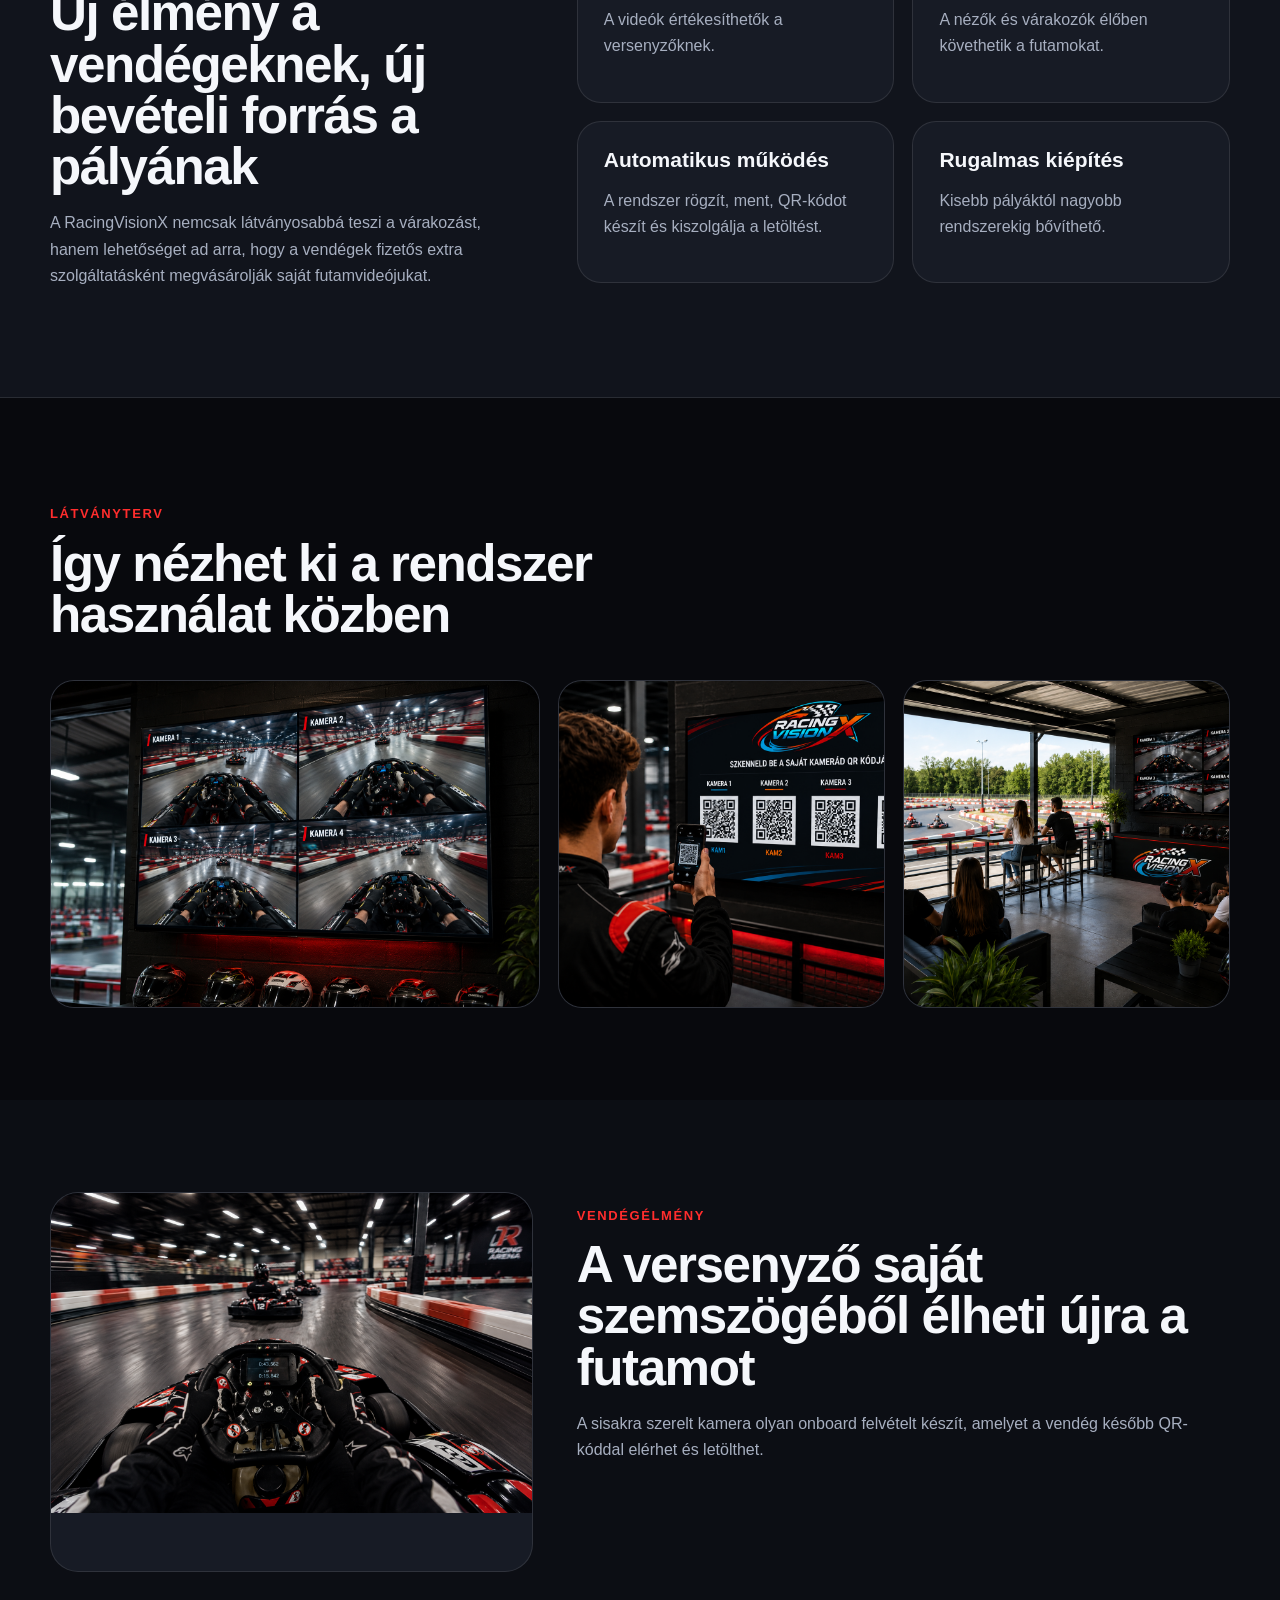
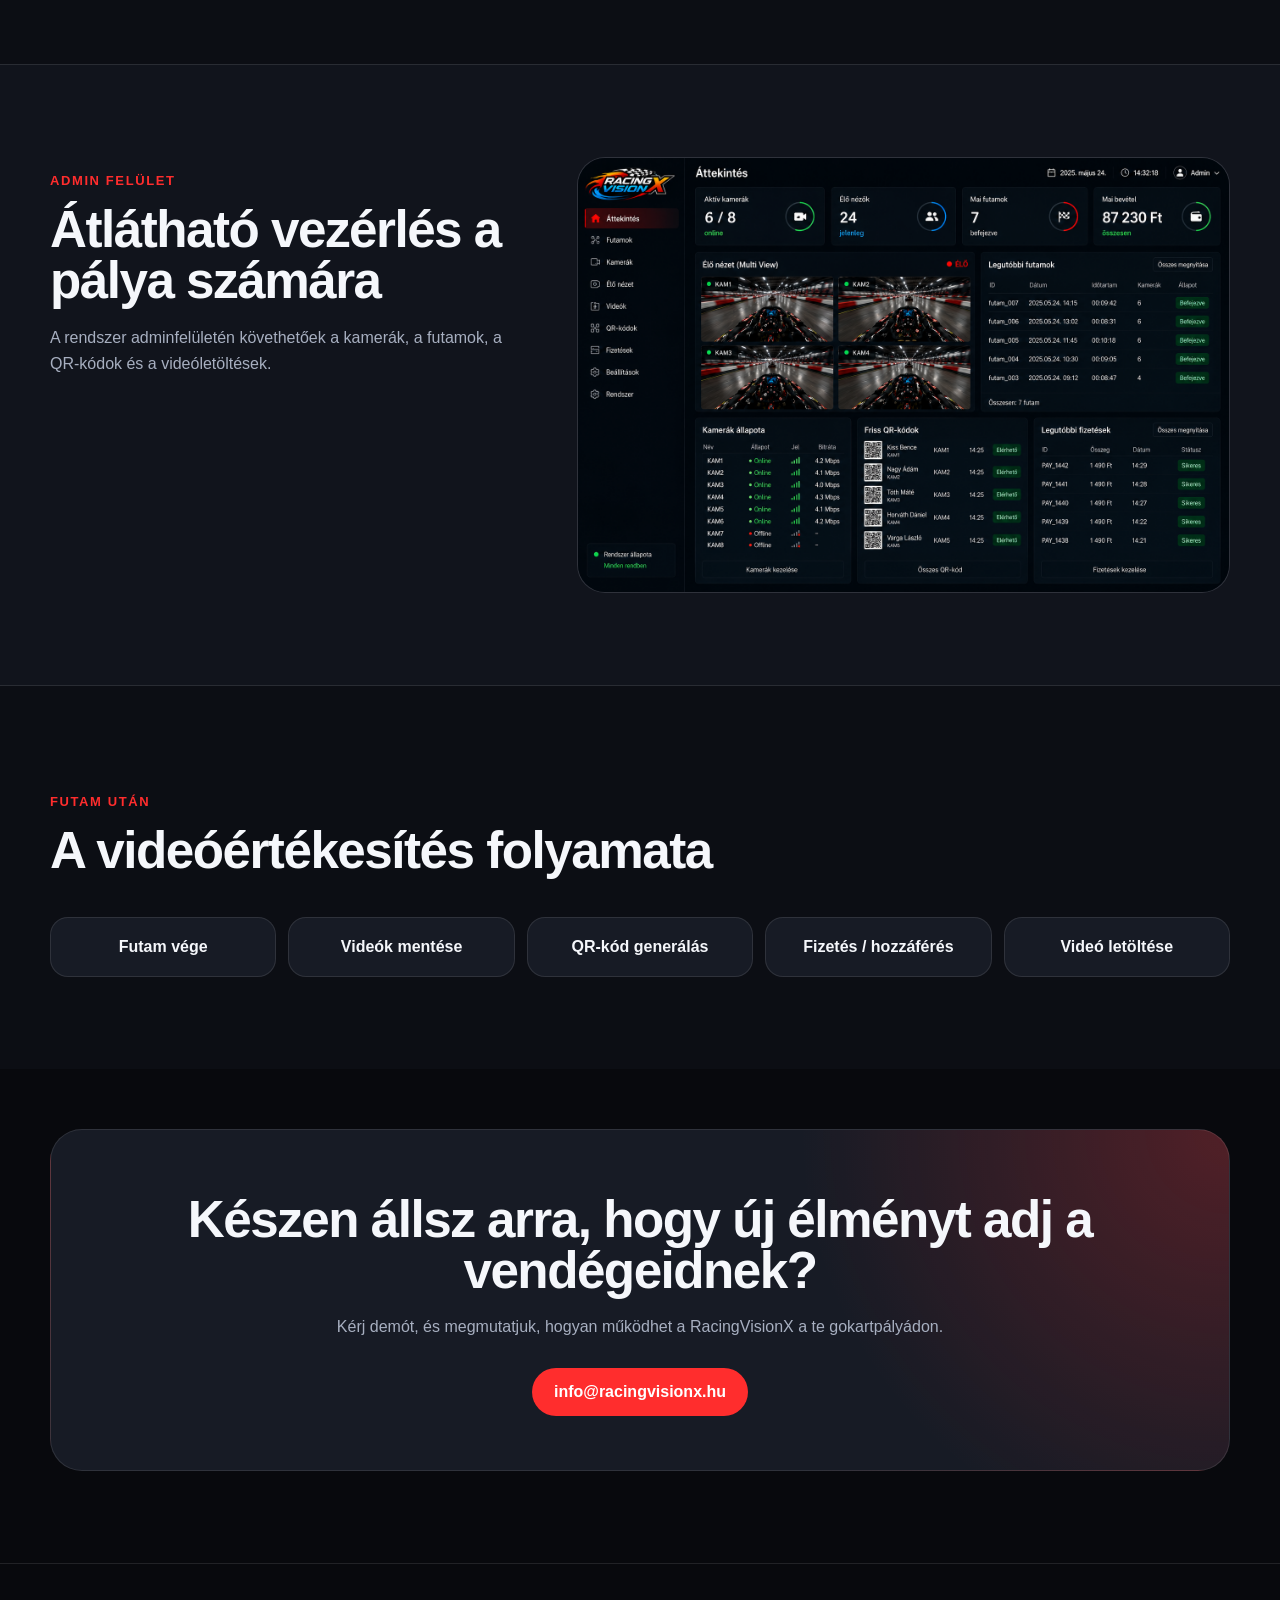
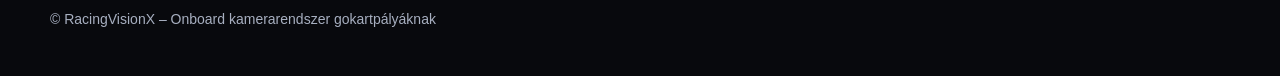
==== commit a35bccb4: "Update index.html" ====
--- a/index.html
+++ b/index.html
@@ -145,7 +145,7 @@
 <section class="section image-text-section">
   <div class="container split">
     <div class="image-card">
-      <img src="assets/images/onboard.jpg" alt="Onboard gokart felvétel verseny közben">
+      <img src="assets/images/onboard.png" alt="Onboard gokart felvétel verseny közben">
     </div>
 
     <div>
@@ -169,7 +169,7 @@
     </div>
 
     <div class="image-card">
-      <img src="assets/images/admin-dashboard.jpg" alt="RacingVisionX admin dashboard">
+      <img src="assets/images/admin-dashboard.png" alt="RacingVisionX admin dashboard">
     </div>
   </div>
 </section>
--- a/style.css
+++ b/style.css
@@ -320,3 +320,39 @@
     padding: 34px 24px;
   }
 }
+
+.hero-image img,
+.gallery-item img,
+.image-card img {
+  width: 100%;
+  height: 100%;
+  display: block;
+  object-fit: cover;
+}
+
+.hero-image {
+  min-height: 420px;
+  border-radius: 28px;
+  overflow: hidden;
+  border: 1px solid var(--border);
+}
+
+.gallery-item {
+  min-height: 320px;
+  border-radius: 24px;
+  overflow: hidden;
+  border: 1px solid var(--border);
+  background: var(--card);
+}
+
+.image-card {
+  min-height: 380px;
+  border-radius: 28px;
+  overflow: hidden;
+  border: 1px solid var(--border);
+  background: var(--card);
+}
+
+.image-text-section {
+  background: #0c0e14;
+}
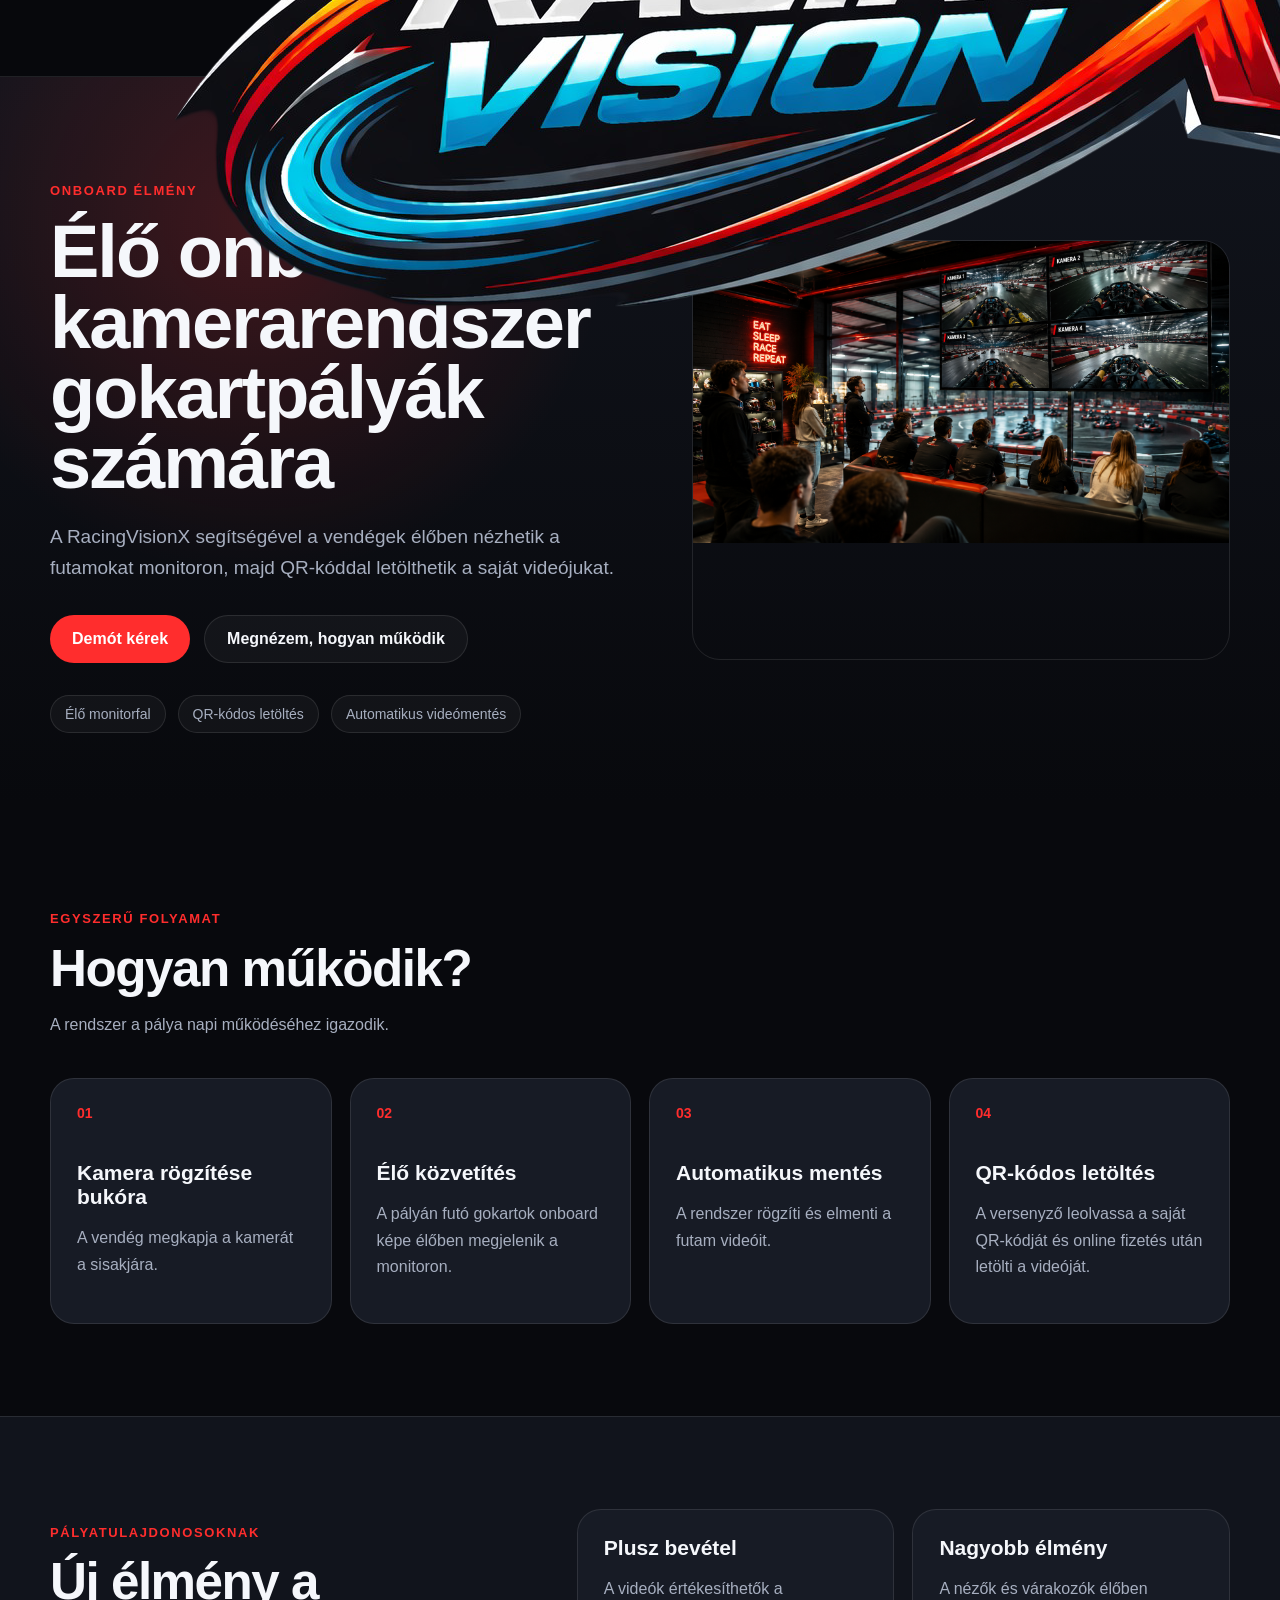
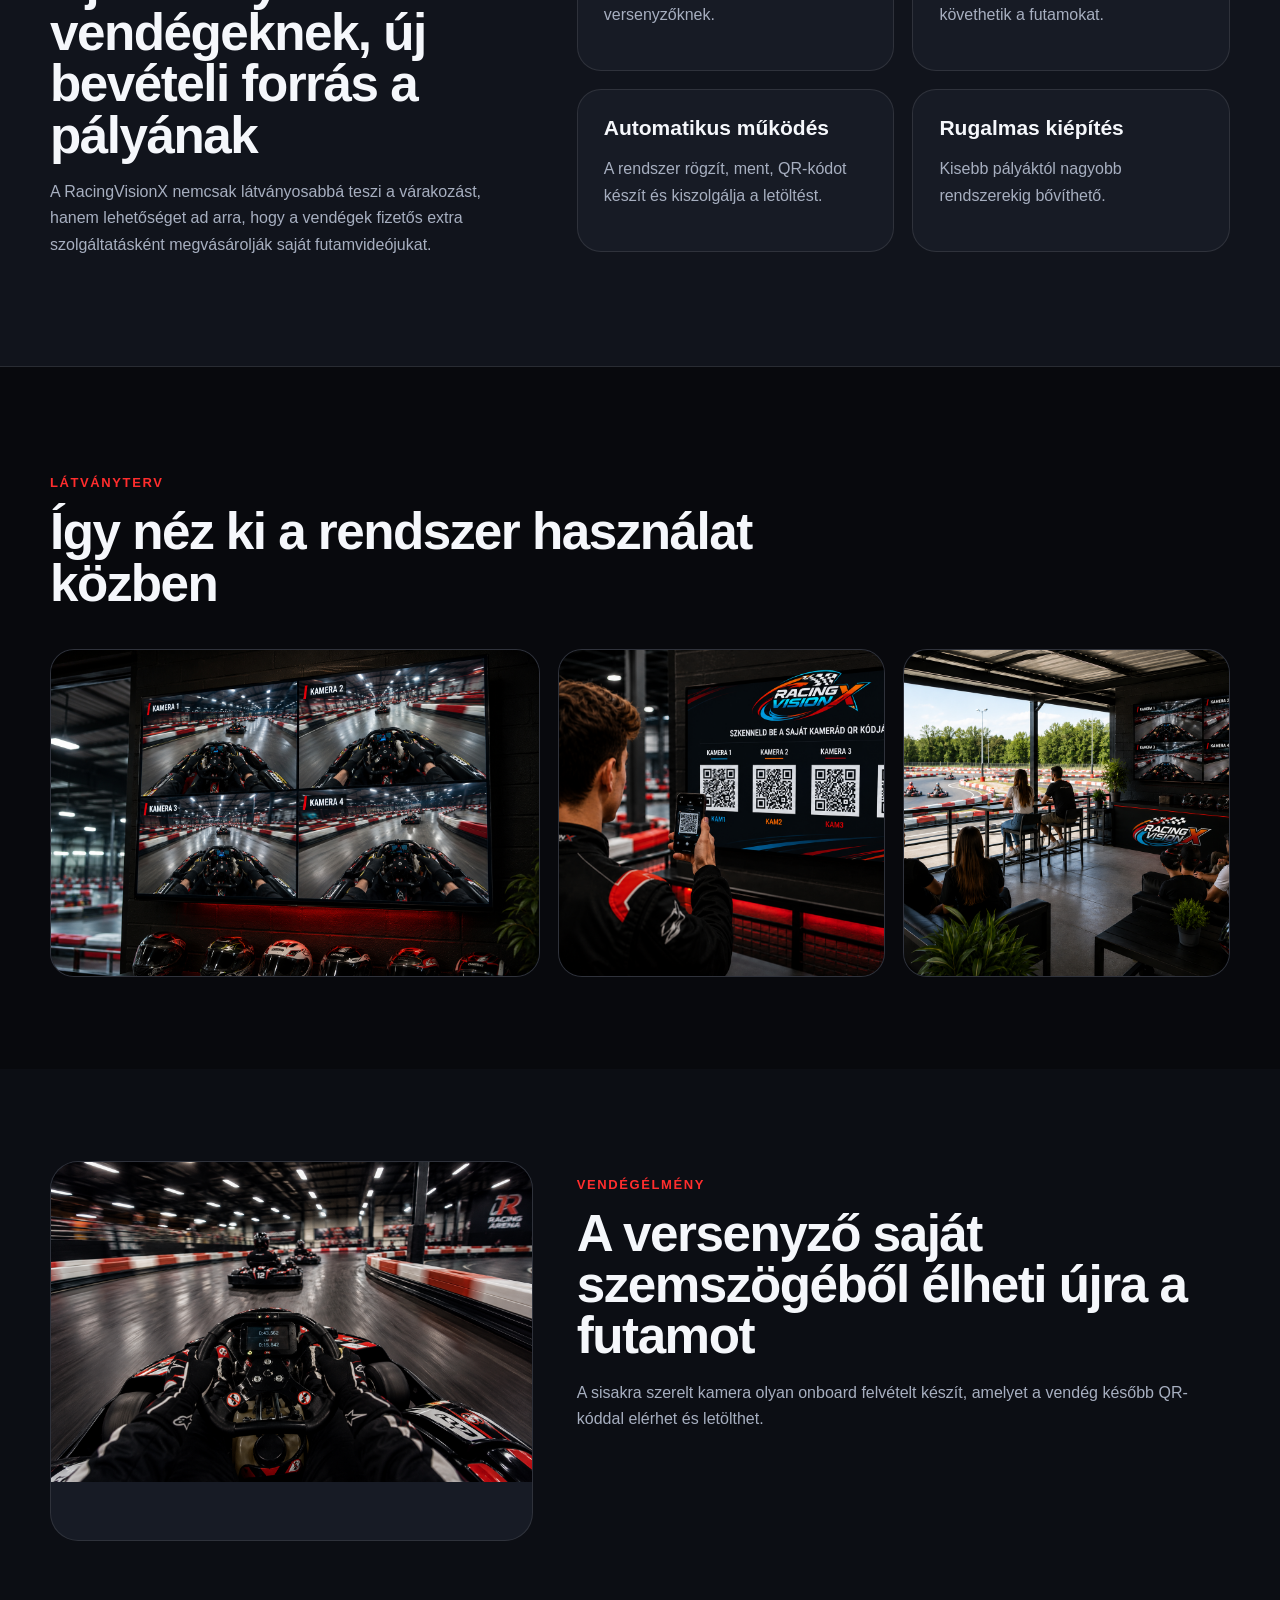
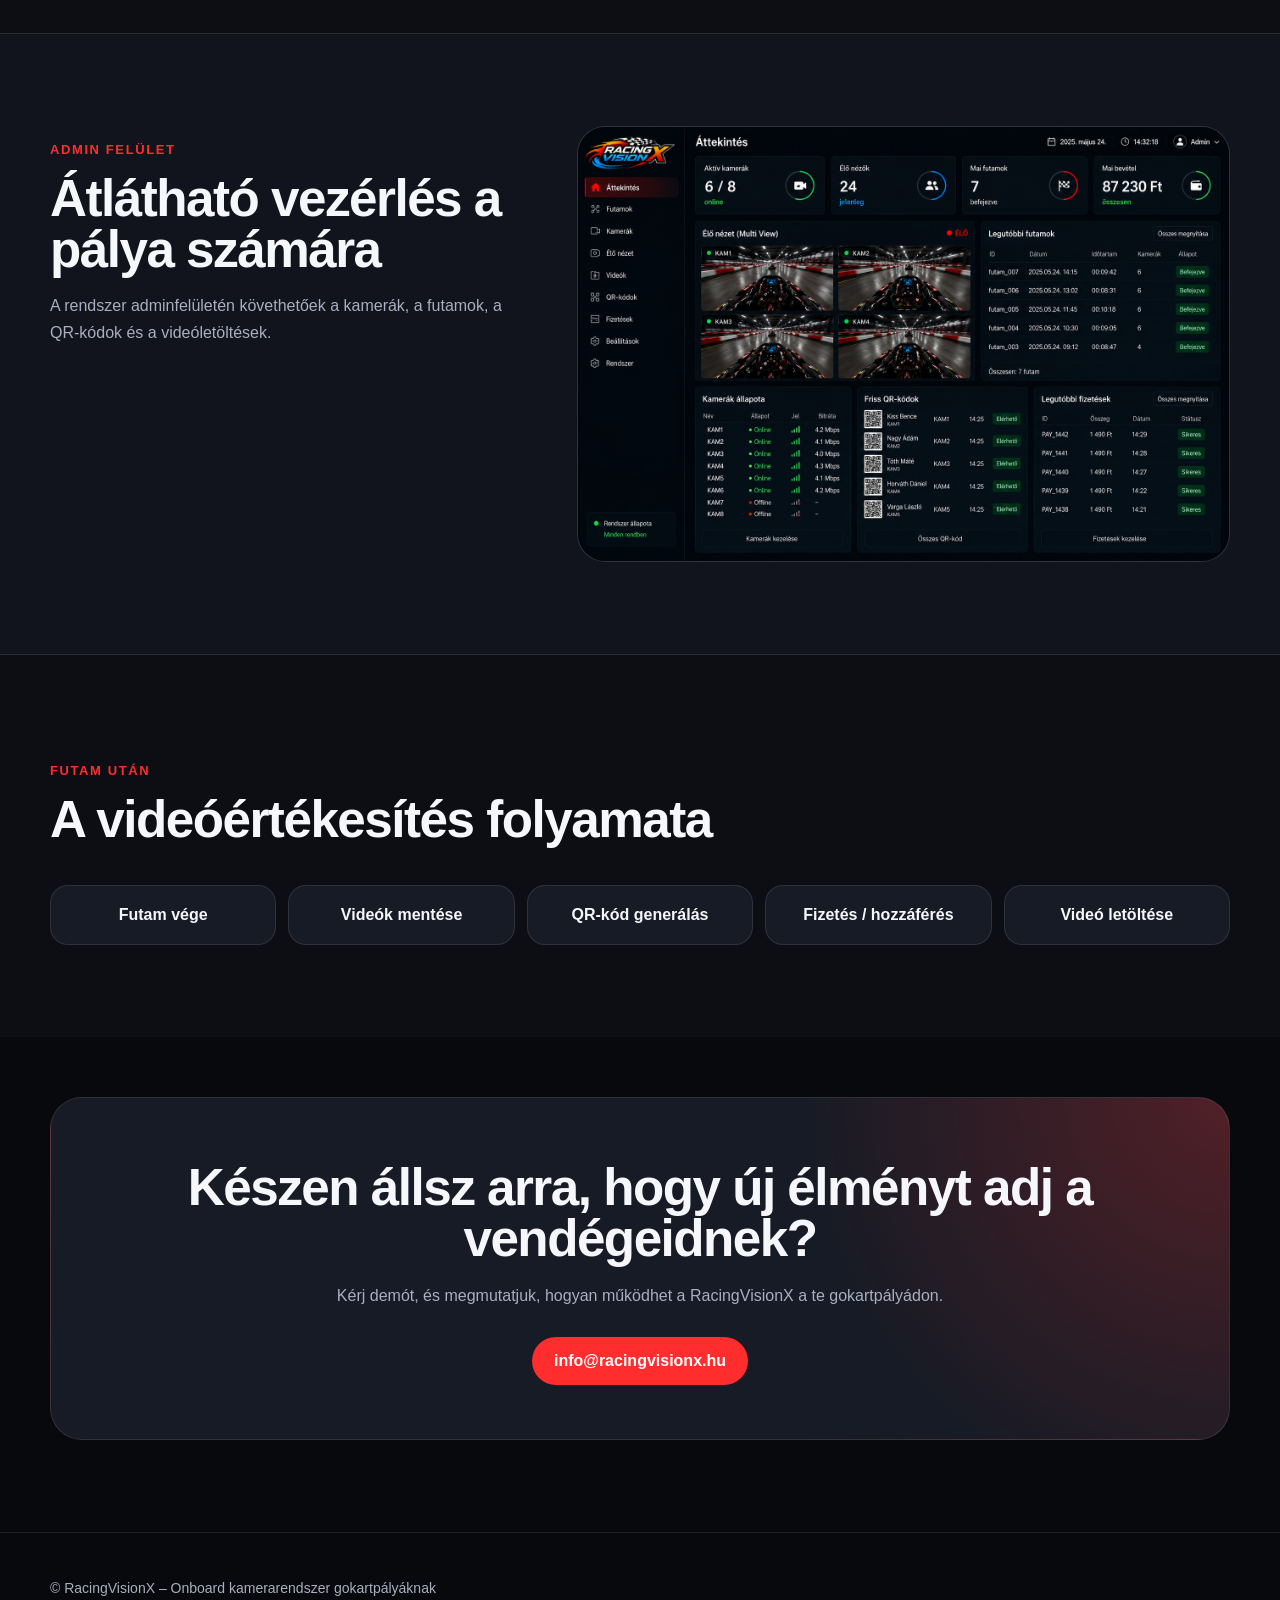
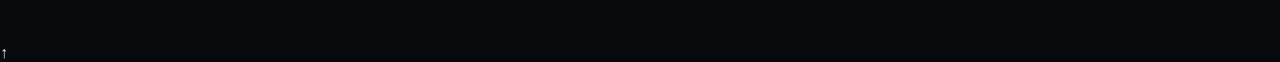
==== commit 33188283: "Update index.html" ====
--- a/index.html
+++ b/index.html
@@ -6,11 +6,13 @@
   <title>RacingVisionX – Onboard kamerarendszer gokartpályáknak</title>
   <link rel="stylesheet" href="style.css" />
 </head>
-<body>
+<body id="top">
 
 <header class="site-header">
   <div class="container nav">
-    <div class="logo">Racing<span>VisionX</span></div>
+    <a href="#top" class="site-logo" aria-label="RacingVisionX főoldal">
+      <img src="assets/images/logo.png" alt="RacingVisionX logó">
+    </a>
     <nav>
       <a href="#how">Hogyan működik?</a>
       <a href="#benefits">Előnyök</a>
@@ -23,11 +25,11 @@
 <section class="hero">
   <div class="container hero-grid">
     <div class="hero-text">
-      <p class="eyebrow">Onboard élmény. Extra bevétel. Automatikusan.</p>
+      <p class="eyebrow">Onboard élmény</p>
       <h1>Élő onboard kamerarendszer gokartpályák számára</h1>
       <p class="lead">
         A RacingVisionX segítségével a vendégek élőben nézhetik a futamokat monitoron,
-        majd QR-kóddal letölthetik a saját onboard videójukat.
+        majd QR-kóddal letölthetik a saját videójukat.
       </p>
 
       <div class="hero-actions">
@@ -53,14 +55,14 @@
     <div class="section-head">
       <p class="eyebrow">Egyszerű folyamat</p>
       <h2>Hogyan működik?</h2>
-      <p>A rendszer a pálya napi működéséhez igazodik, külön kezelőszemélyzet nélkül.</p>
+      <p>A rendszer a pálya napi működéséhez igazodik.</p>
     </div>
 
     <div class="steps">
       <div class="step-card">
         <div class="step-number">01</div>
-        <h3>Sisak felvétele</h3>
-        <p>A vendég megkapja a kamerával felszerelt bukósisakot.</p>
+        <h3>Kamera rögzítése bukóra</h3>
+        <p>A vendég megkapja a kamerát a sisakjára.</p>
       </div>
 
       <div class="step-card">
@@ -78,7 +80,7 @@
       <div class="step-card">
         <div class="step-number">04</div>
         <h3>QR-kódos letöltés</h3>
-        <p>A versenyző leolvassa a saját QR-kódját és letölti a videóját.</p>
+        <p>A versenyző leolvassa a saját QR-kódját és online fizetés után letölti a videóját.</p>
       </div>
     </div>
   </div>
@@ -123,7 +125,7 @@
   <div class="container">
     <div class="section-head">
       <p class="eyebrow">Látványterv</p>
-      <h2>Így nézhet ki a rendszer használat közben</h2>
+      <h2>Így néz ki a rendszer használat közben</h2>
     </div>
 
     <div class="gallery">
@@ -205,5 +207,6 @@
   </div>
 </footer>
 
+<a href="#top" class="back-to-top" aria-label="Vissza a tetejére">↑</a>
 </body>
 </html>
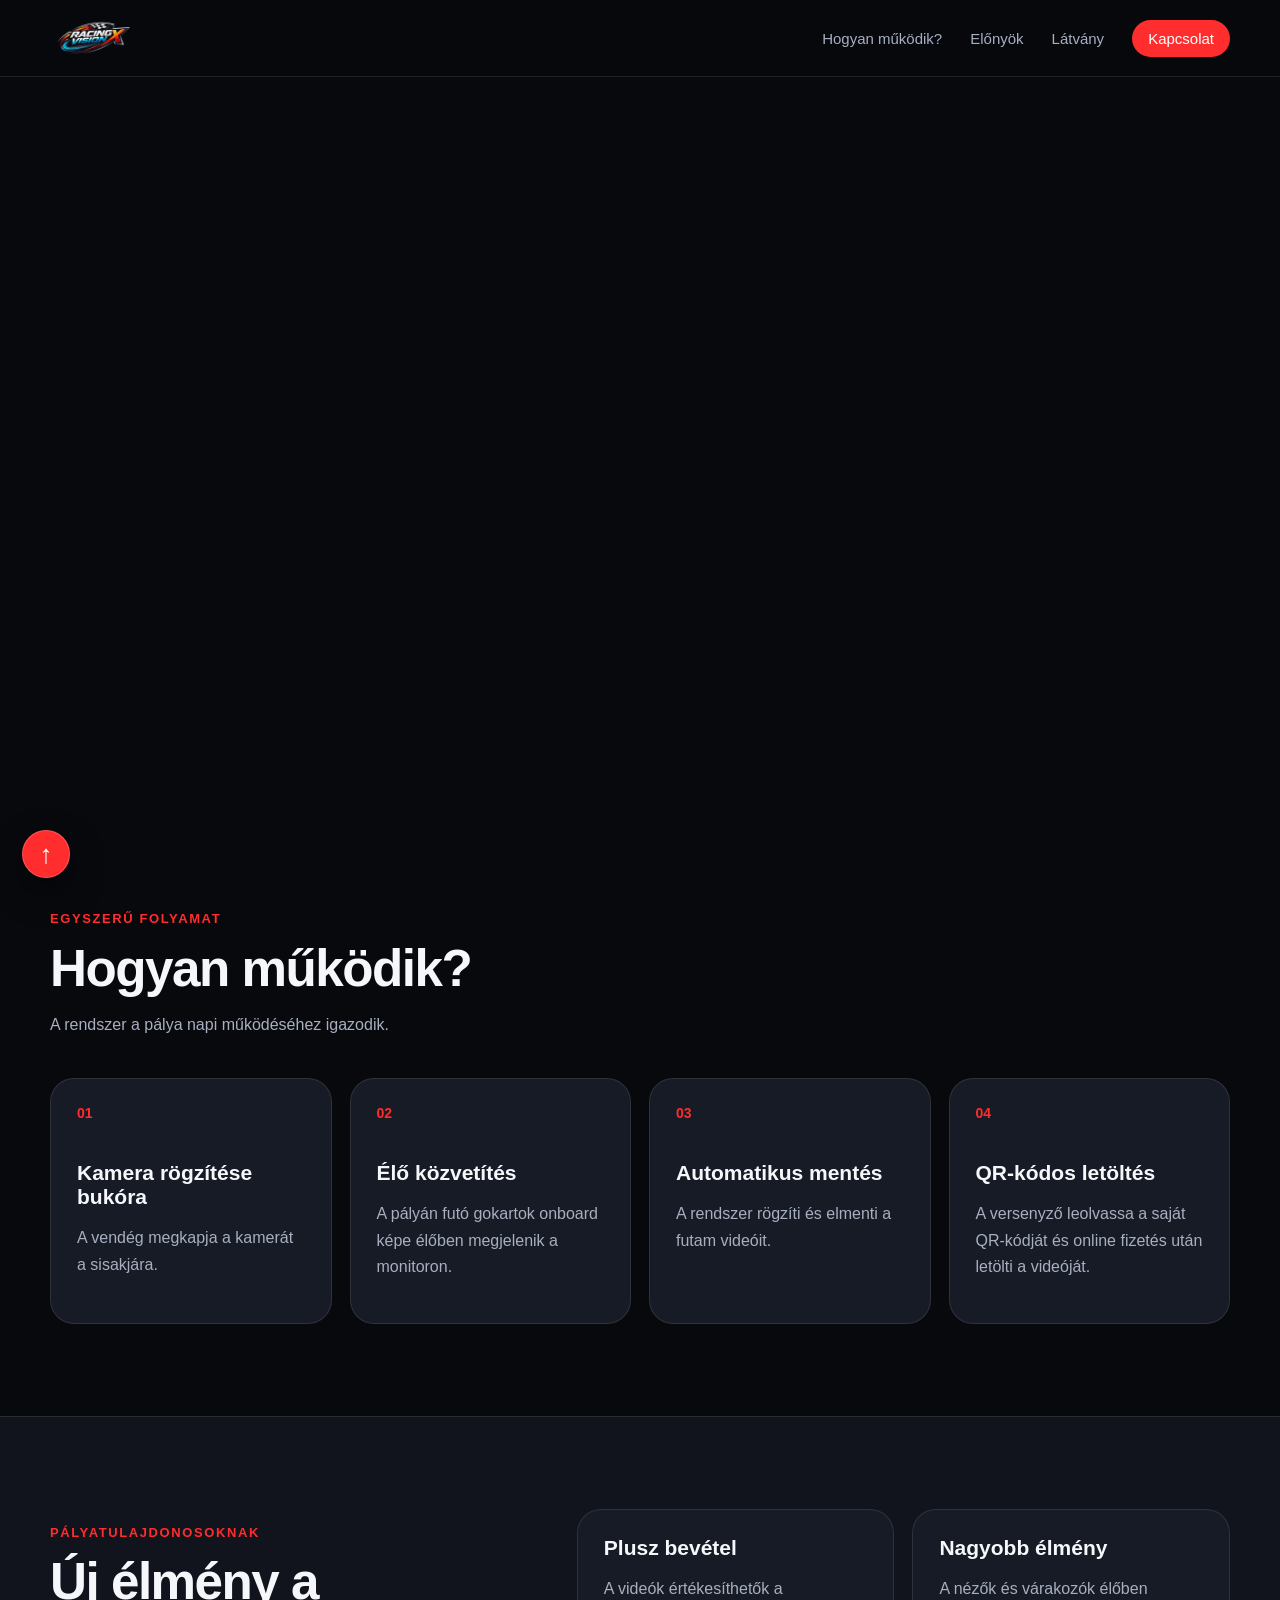
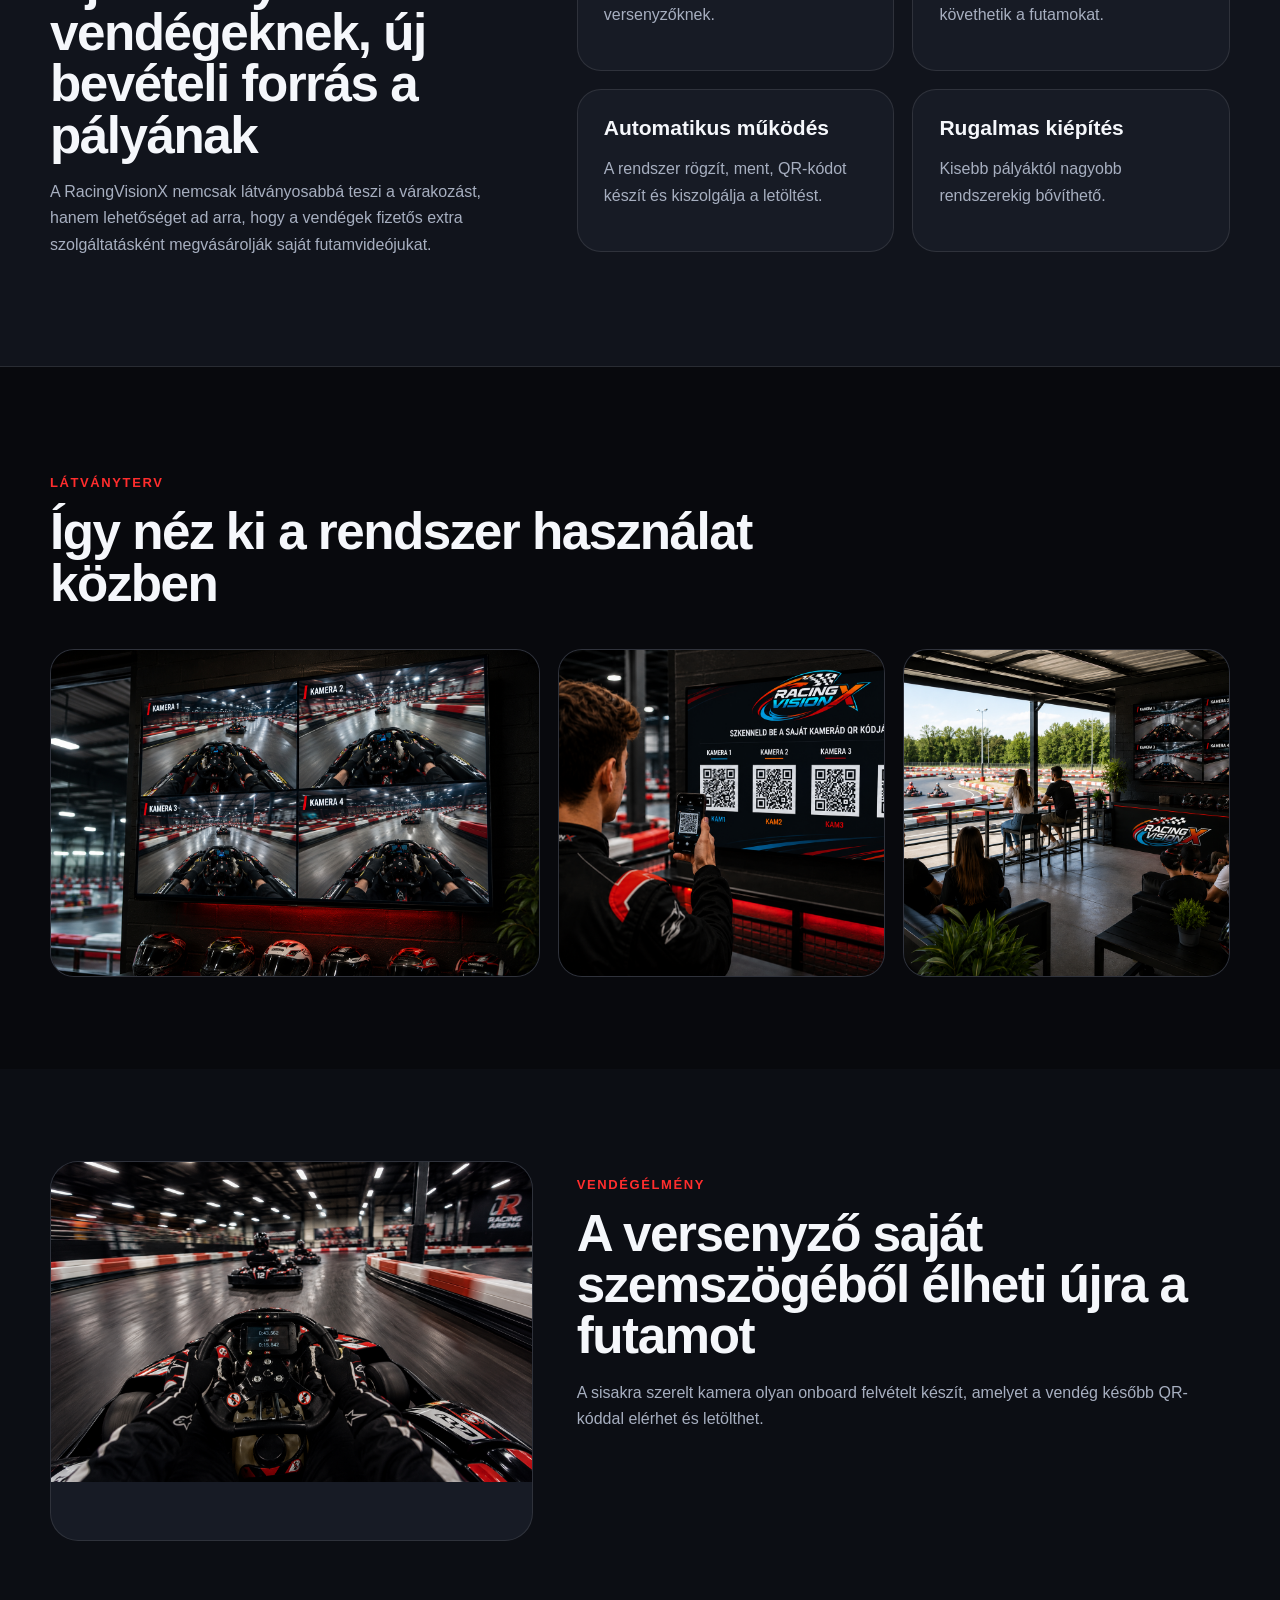
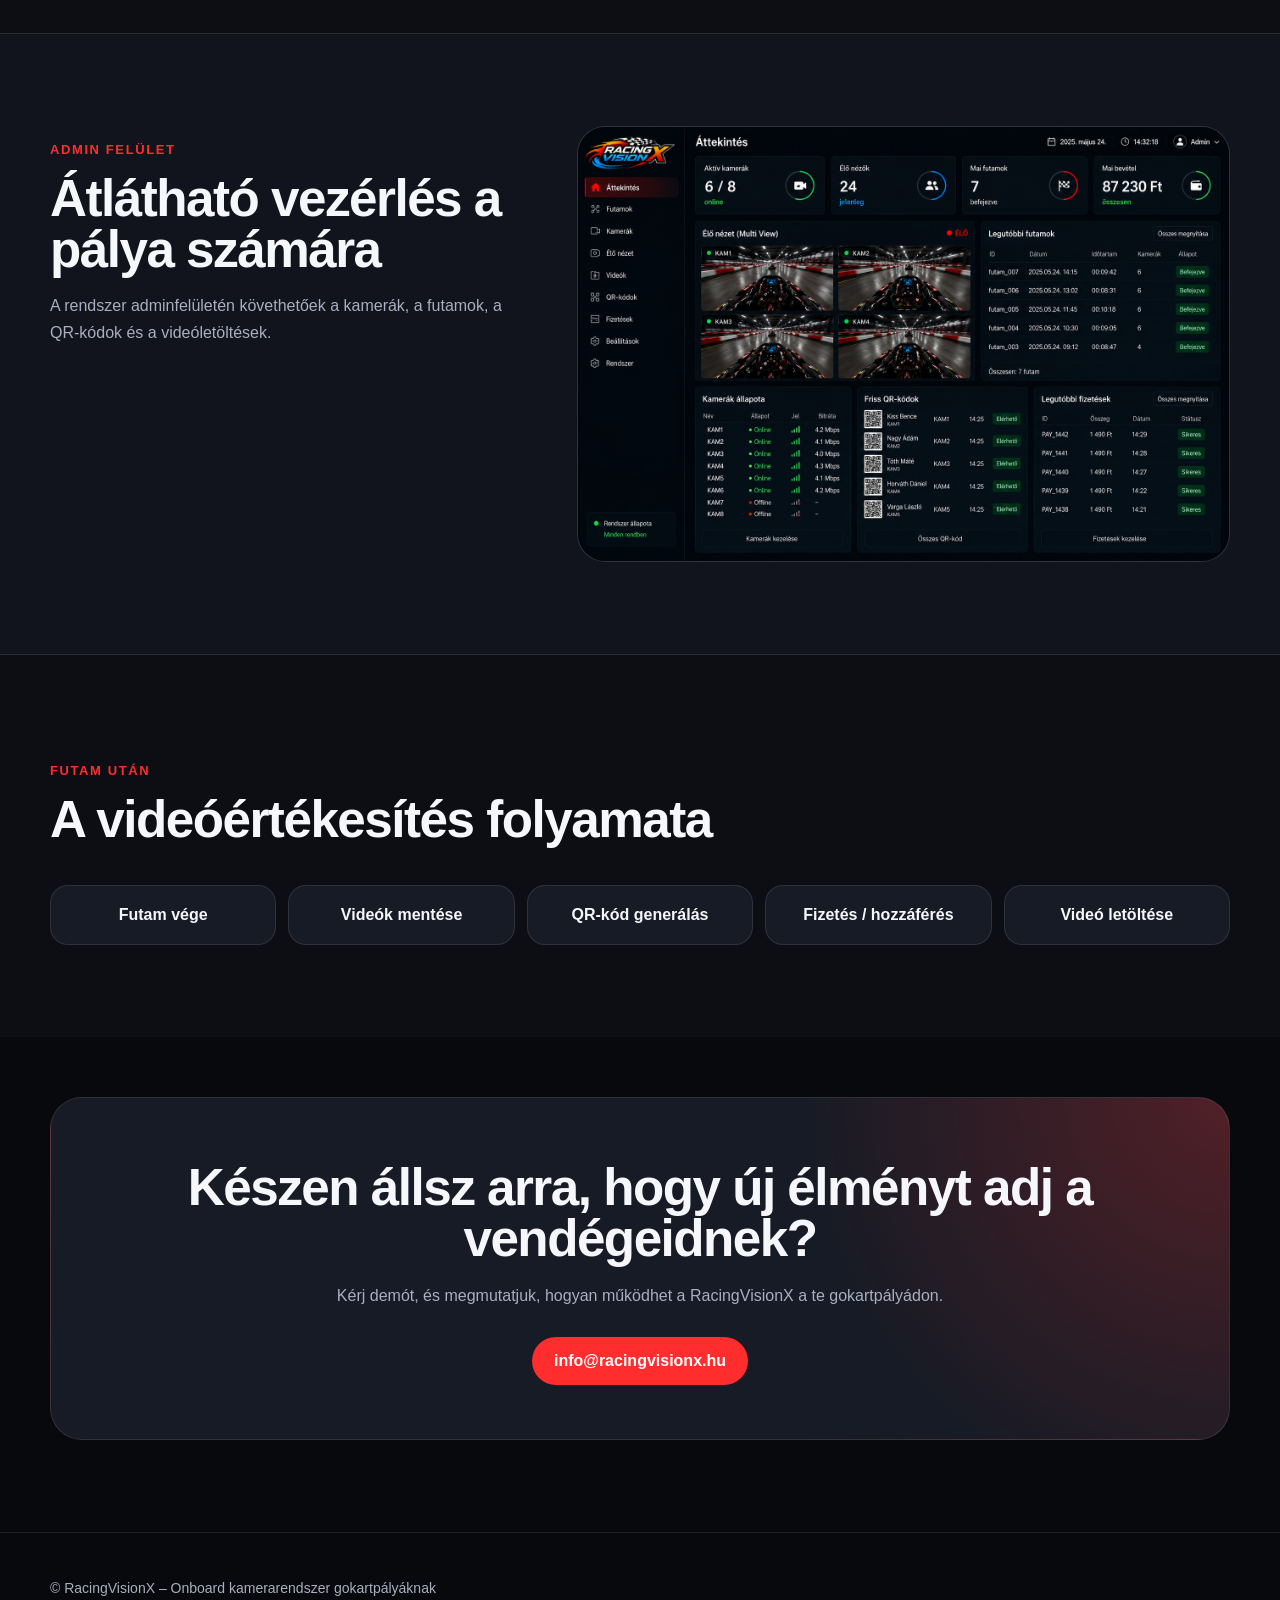
==== commit 995bdb31: "Update index.html" ====
--- a/index.html
+++ b/index.html
@@ -22,7 +22,7 @@
   </div>
 </header>
 
-<section class="hero">
+<section class="hero reveal">
   <div class="container hero-grid">
     <div class="hero-text">
       <p class="eyebrow">Onboard élmény</p>
--- a/style.css
+++ b/style.css
@@ -356,3 +356,113 @@
 .image-text-section {
   background: #0c0e14;
 }
+
+.site-logo {
+  display: inline-flex;
+  align-items: center;
+  height: 58px;
+}
+
+.site-logo img {
+  height: 58px;
+  width: auto;
+  display: block;
+}
+
+.back-to-top {
+  position: fixed;
+  left: 22px;
+  bottom: 22px;
+  z-index: 100;
+  width: 48px;
+  height: 48px;
+  border-radius: 999px;
+  background: var(--accent);
+  color: #fff;
+  display: flex;
+  align-items: center;
+  justify-content: center;
+  font-size: 26px;
+  font-weight: 900;
+  box-shadow: 0 14px 35px rgba(0, 0, 0, 0.45);
+  border: 1px solid rgba(255, 255, 255, 0.18);
+}
+
+.back-to-top:hover {
+  transform: translateY(-2px);
+}
+
+@media (max-width: 900px) {
+  .site-logo img {
+    height: 46px;
+  }
+
+  .back-to-top {
+    width: 42px;
+    height: 42px;
+    left: 14px;
+    bottom: 14px;
+    font-size: 22px;
+  }
+}
+
+/* Scroll animációk */
+
+.reveal {
+    opacity: 0;
+    transform: translateY(60px);
+    transition:
+        opacity 0.8s ease,
+        transform 0.8s ease;
+}
+
+.reveal.active {
+    opacity: 1;
+    transform: translateY(0);
+}
+
+/* Balról */
+
+.reveal-left {
+    opacity: 0;
+    transform: translateX(-80px);
+    transition:
+        opacity 0.8s ease,
+        transform 0.8s ease;
+}
+
+.reveal-left.active {
+    opacity: 1;
+    transform: translateX(0);
+}
+
+/* Jobbról */
+
+.reveal-right {
+    opacity: 0;
+    transform: translateX(80px);
+    transition:
+        opacity 0.8s ease,
+        transform 0.8s ease;
+}
+
+.reveal-right.active {
+    opacity: 1;
+    transform: translateX(0);
+}
+
+.service-card {
+    opacity: 0;
+    transform: translateY(40px);
+    transition: all .8s ease;
+}
+
+.service-card.active {
+    opacity: 1;
+    transform: translateY(0);
+}
+
+.service-card:nth-child(1) { transition-delay: .1s; }
+.service-card:nth-child(2) { transition-delay: .2s; }
+.service-card:nth-child(3) { transition-delay: .3s; }
+.service-card:nth-child(4) { transition-delay: .4s; }
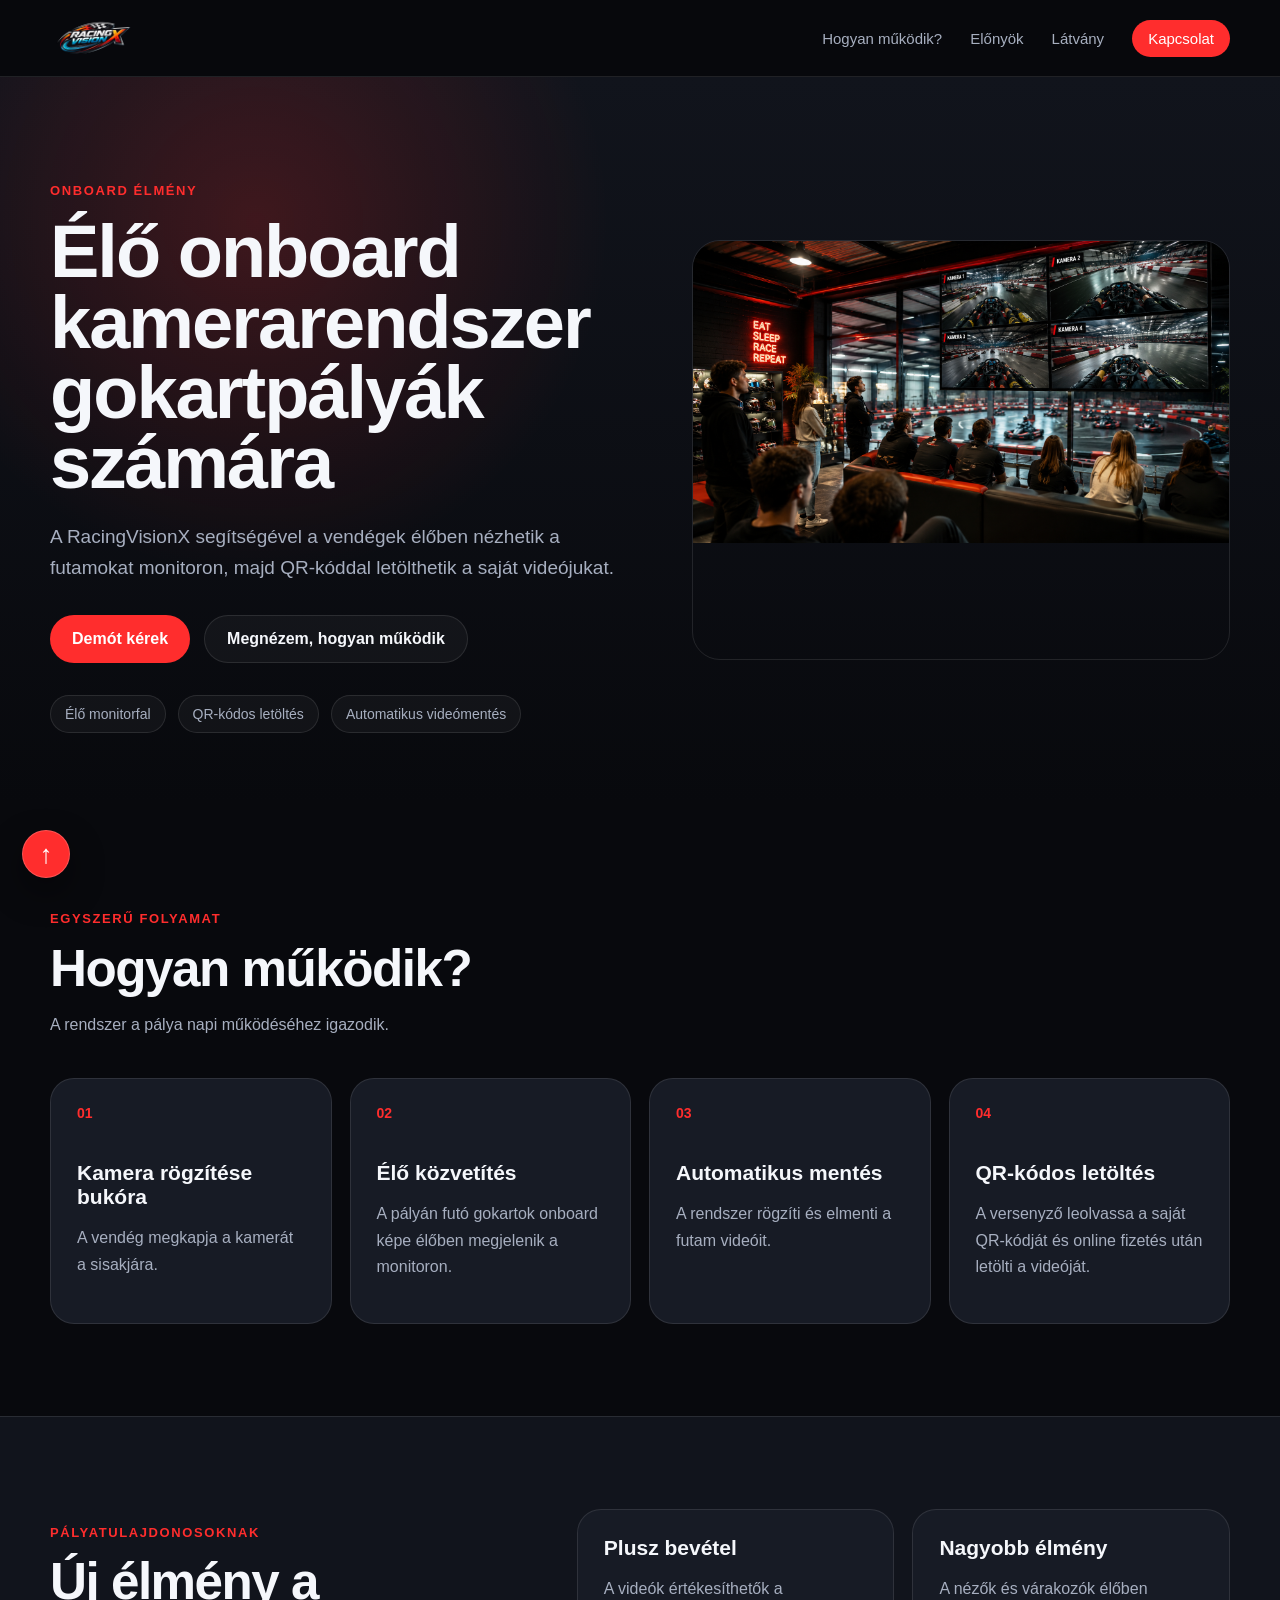
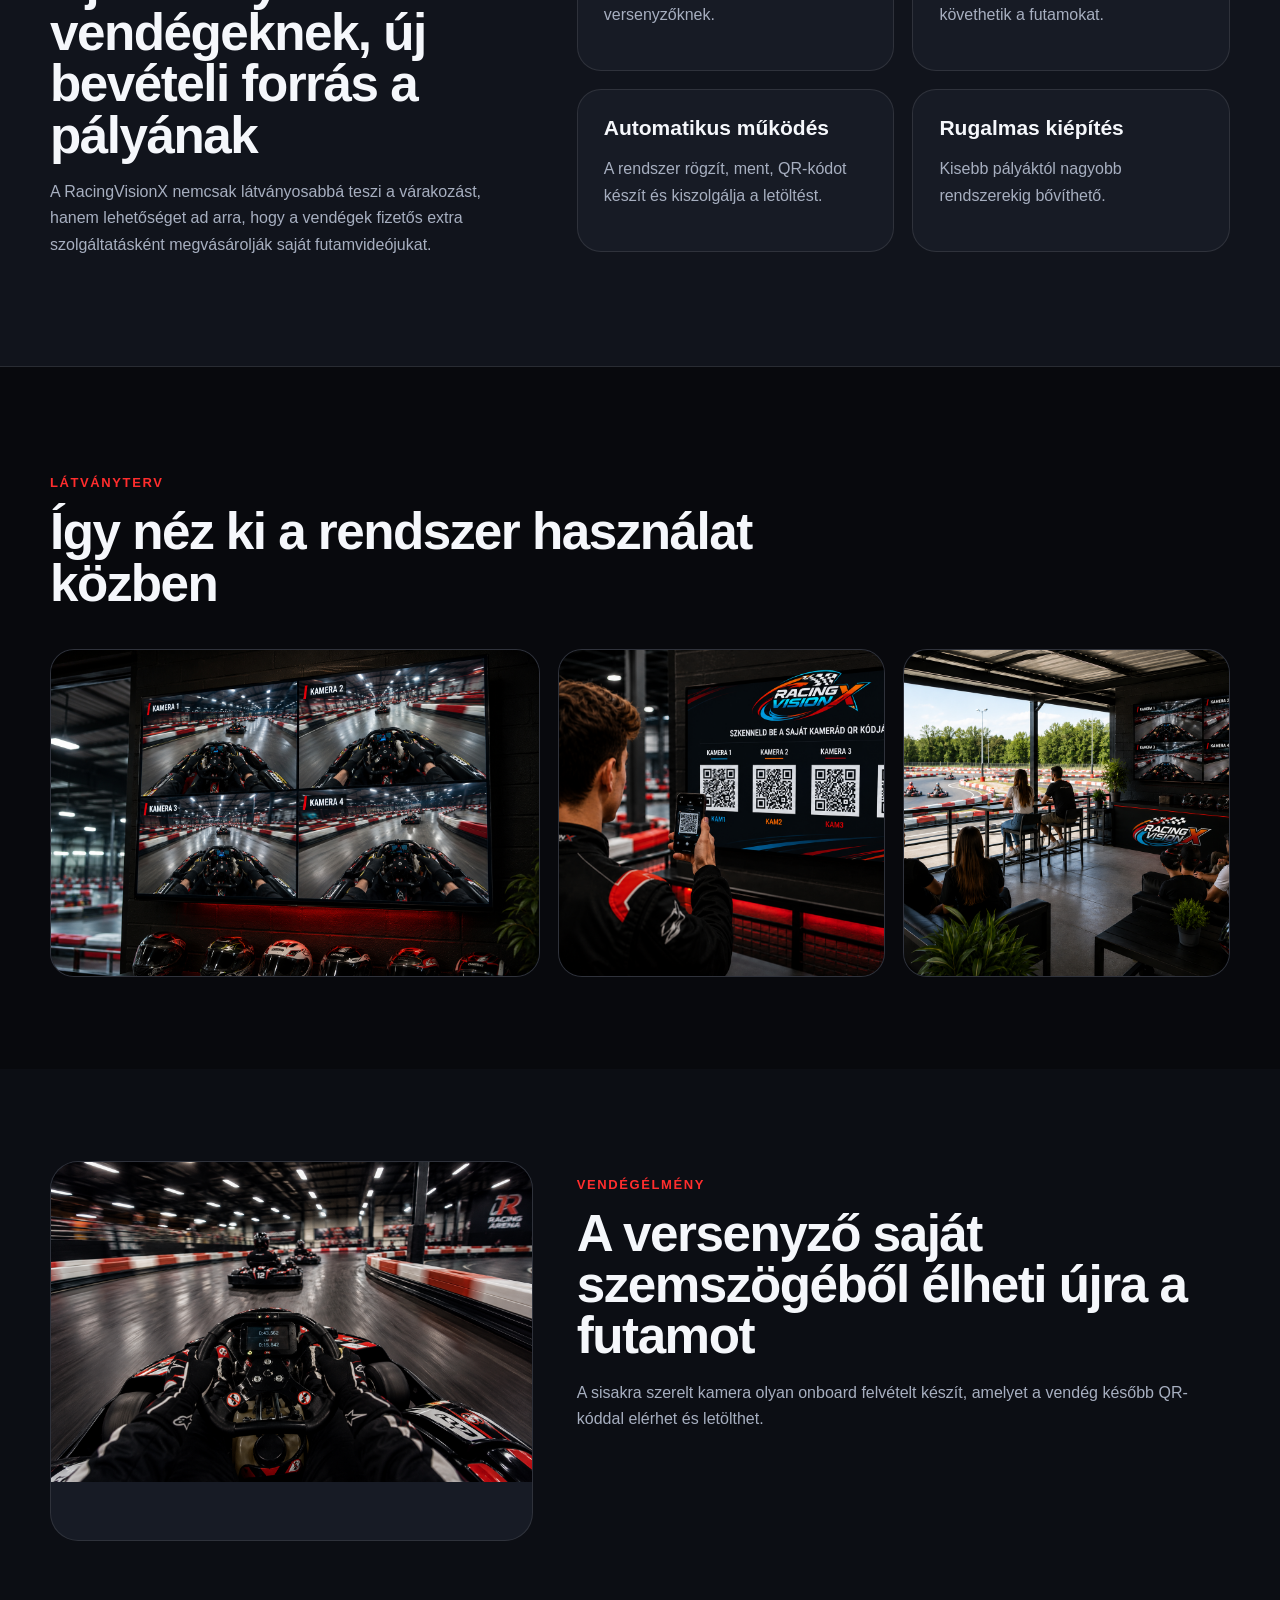
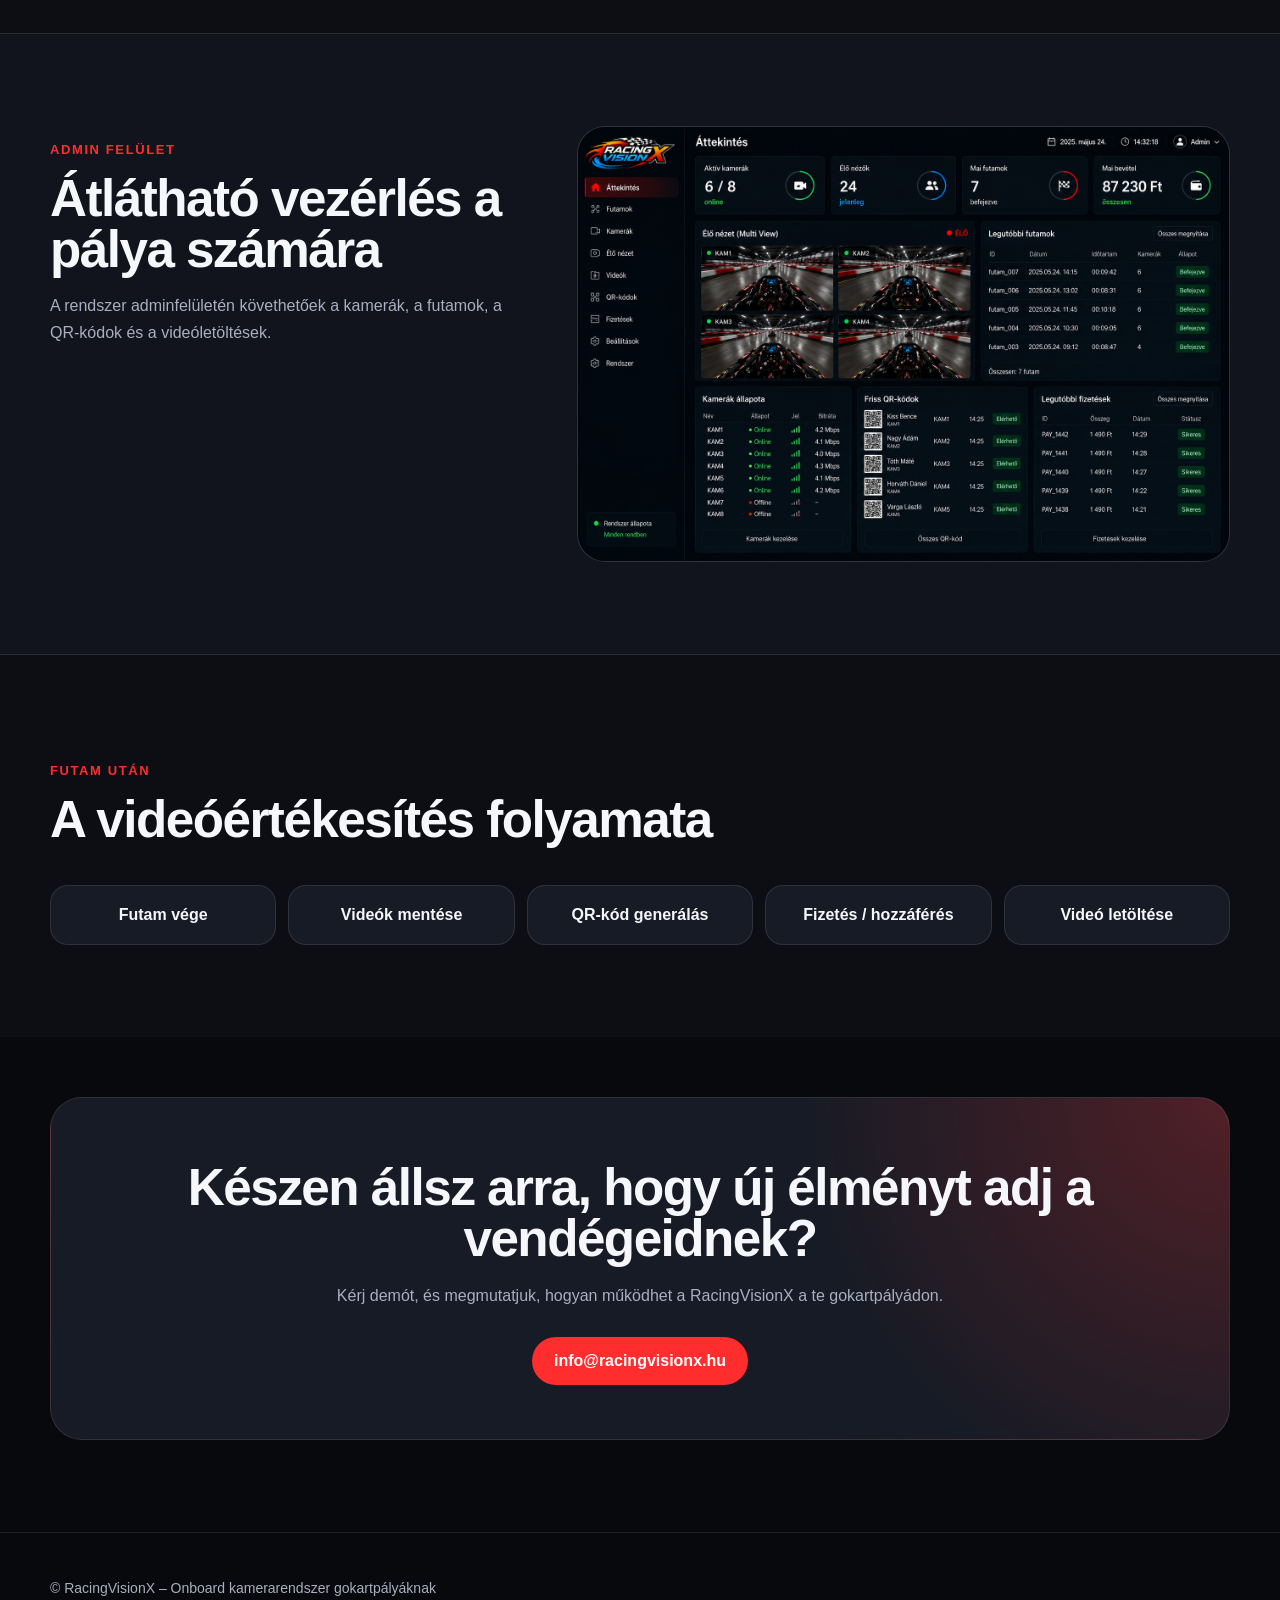
==== commit 415214fb: "Update index.html" ====
--- a/index.html
+++ b/index.html
@@ -50,7 +50,7 @@
   </div>
 </section>
 
-<section id="how" class="section">
+<section id="how" class="section reveal">
   <div class="container">
     <div class="section-head">
       <p class="eyebrow">Egyszerű folyamat</p>
@@ -86,7 +86,7 @@
   </div>
 </section>
 
-<section id="benefits" class="section dark-section">
+<section id="benefits" class="section dark-section reveal-left">
   <div class="container split">
     <div>
       <p class="eyebrow">Pályatulajdonosoknak</p>
@@ -121,7 +121,7 @@
   </div>
 </section>
 
-<section id="gallery" class="section">
+<section id="gallery" class="section reveal-right">
   <div class="container">
     <div class="section-head">
       <p class="eyebrow">Látványterv</p>
@@ -144,7 +144,7 @@
   </div>
 </section>
 
-<section class="section image-text-section">
+<section class="section image-text-section reveal-left">
   <div class="container split">
     <div class="image-card">
       <img src="assets/images/onboard.png" alt="Onboard gokart felvétel verseny közben">
@@ -160,7 +160,7 @@
   </div>
 </section>
 
-<section class="section dark-section">
+<section class="section dark-section reveal-right">
   <div class="container split">
     <div>
       <p class="eyebrow">Admin felület</p>
@@ -176,7 +176,7 @@
   </div>
 </section>
   
-<section class="section process-section">
+<section class="section process-section reveal">
   <div class="container">
     <div class="section-head">
       <p class="eyebrow">Futam után</p>
@@ -193,7 +193,7 @@
   </div>
 </section>
 
-<section id="contact" class="section cta-section">
+<section id="contact" class="section cta-section reveal">
   <div class="container cta-box">
     <h2>Készen állsz arra, hogy új élményt adj a vendégeidnek?</h2>
     <p>Kérj demót, és megmutatjuk, hogyan működhet a RacingVisionX a te gokartpályádon.</p>
@@ -207,6 +207,26 @@
   </div>
 </footer>
 
+<script>
+const revealItems = document.querySelectorAll(
+  ".reveal, .reveal-left, .reveal-right, .step-card, .benefit-card, .gallery-item, .image-card, .timeline div"
+);
+
+function revealOnScroll() {
+  revealItems.forEach((item) => {
+    const top = item.getBoundingClientRect().top;
+    const trigger = window.innerHeight * 0.88;
+
+    if (top < trigger) {
+      item.classList.add("active");
+    }
+  });
+}
+
+window.addEventListener("scroll", revealOnScroll);
+window.addEventListener("load", revealOnScroll);
+</script>
+
 <a href="#top" class="back-to-top" aria-label="Vissza a tetejére">↑</a>
 </body>
 </html>
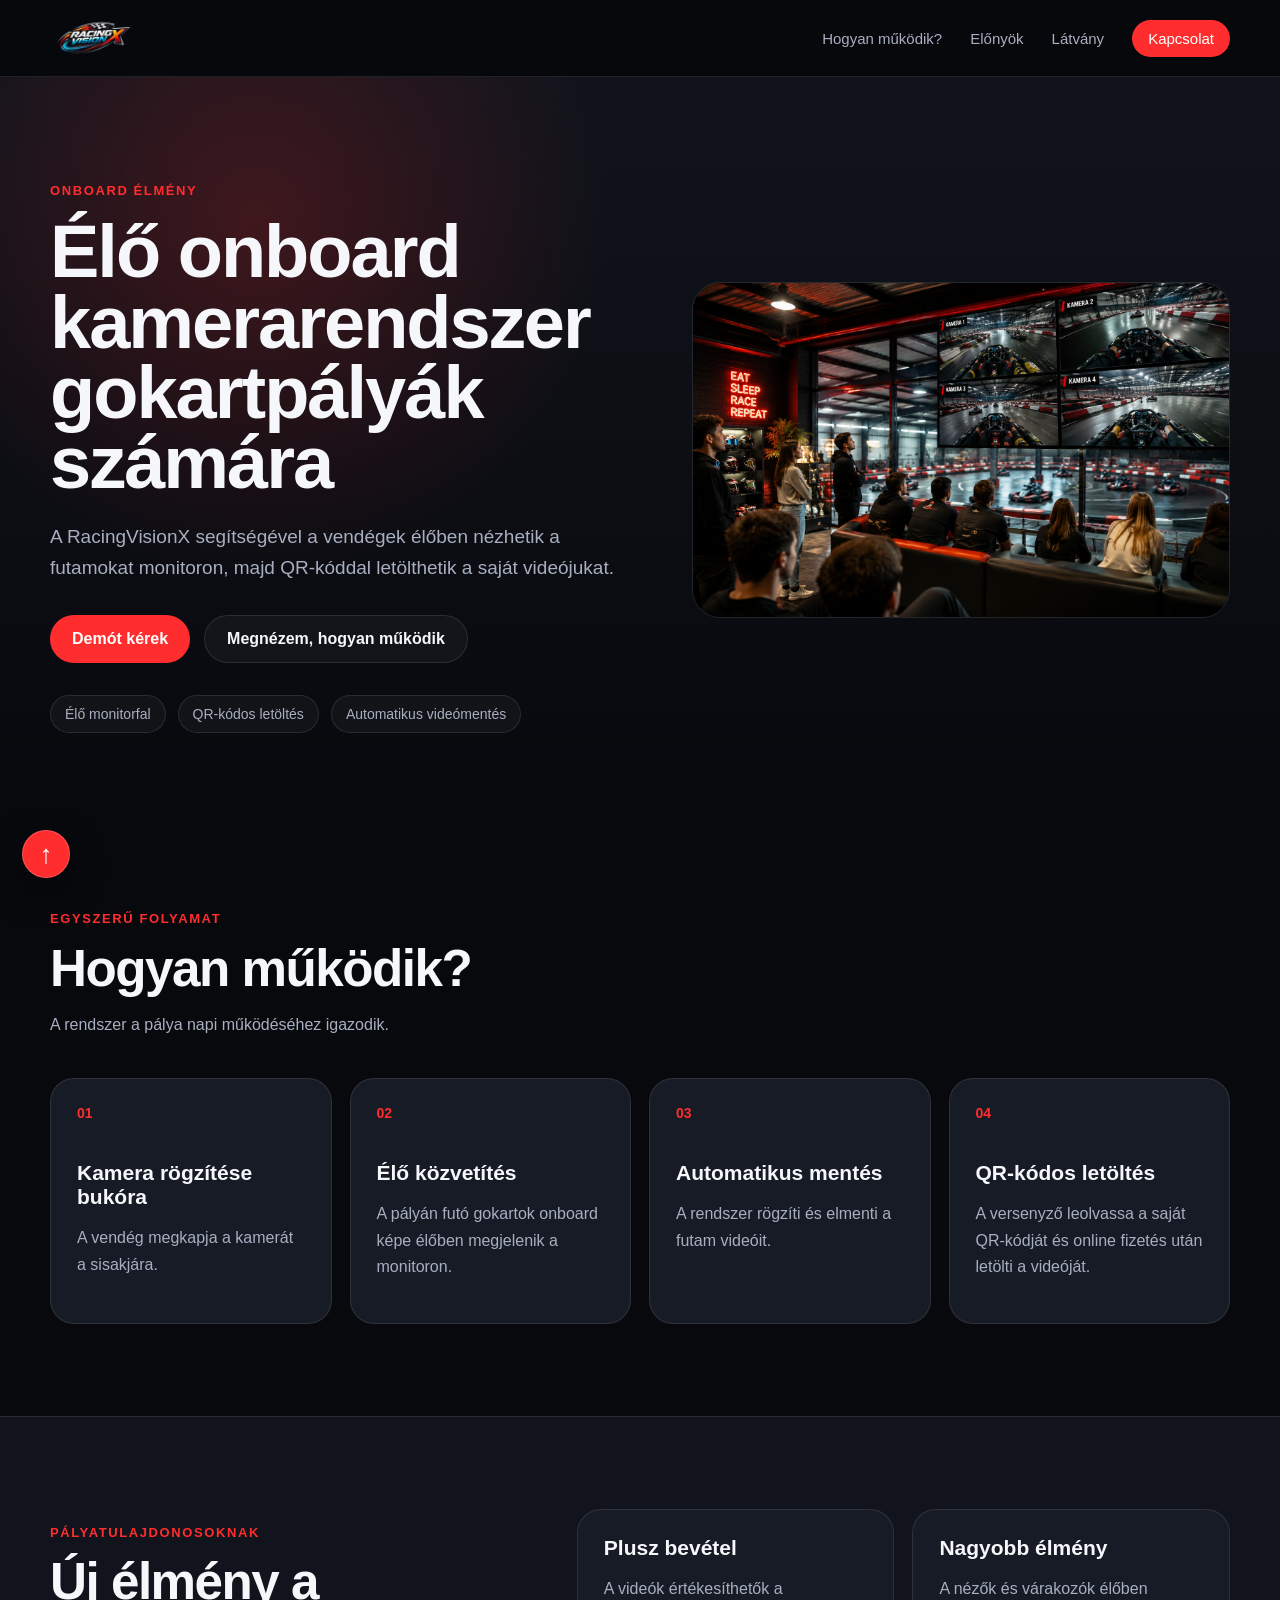
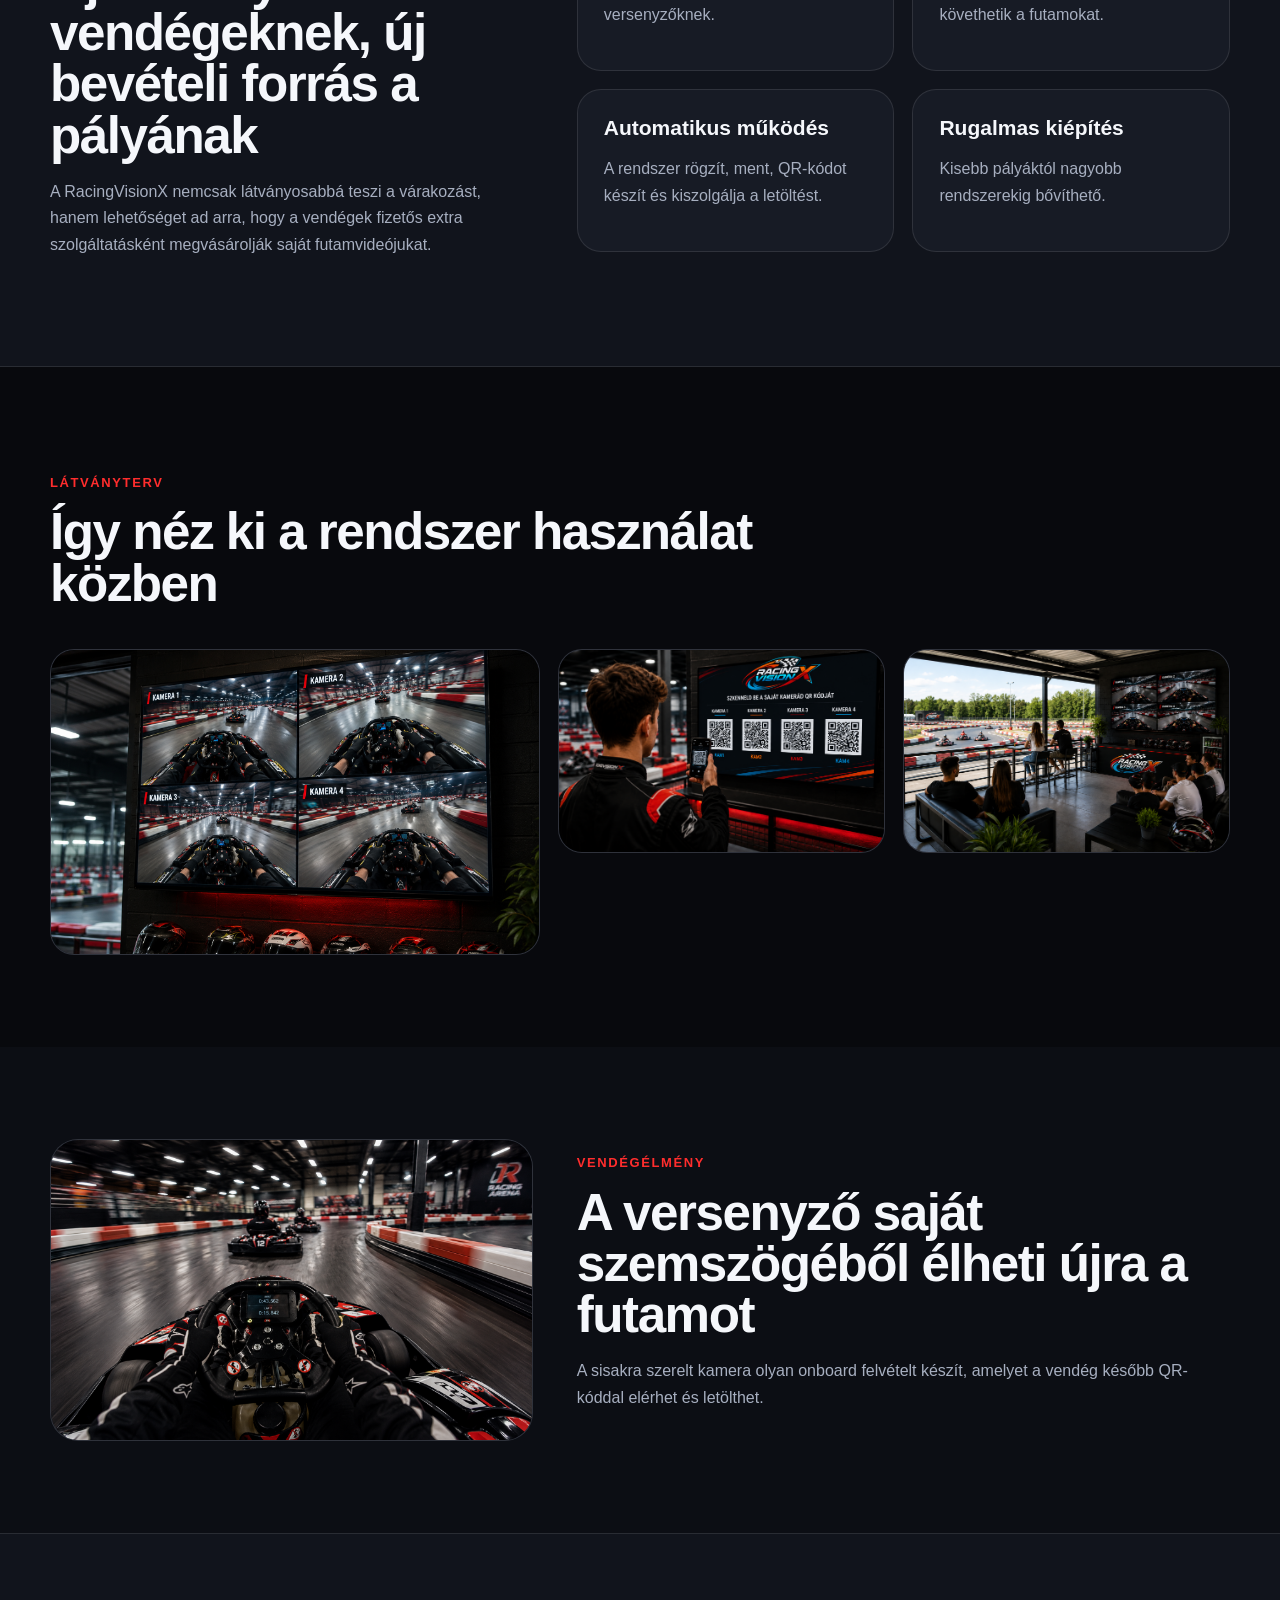
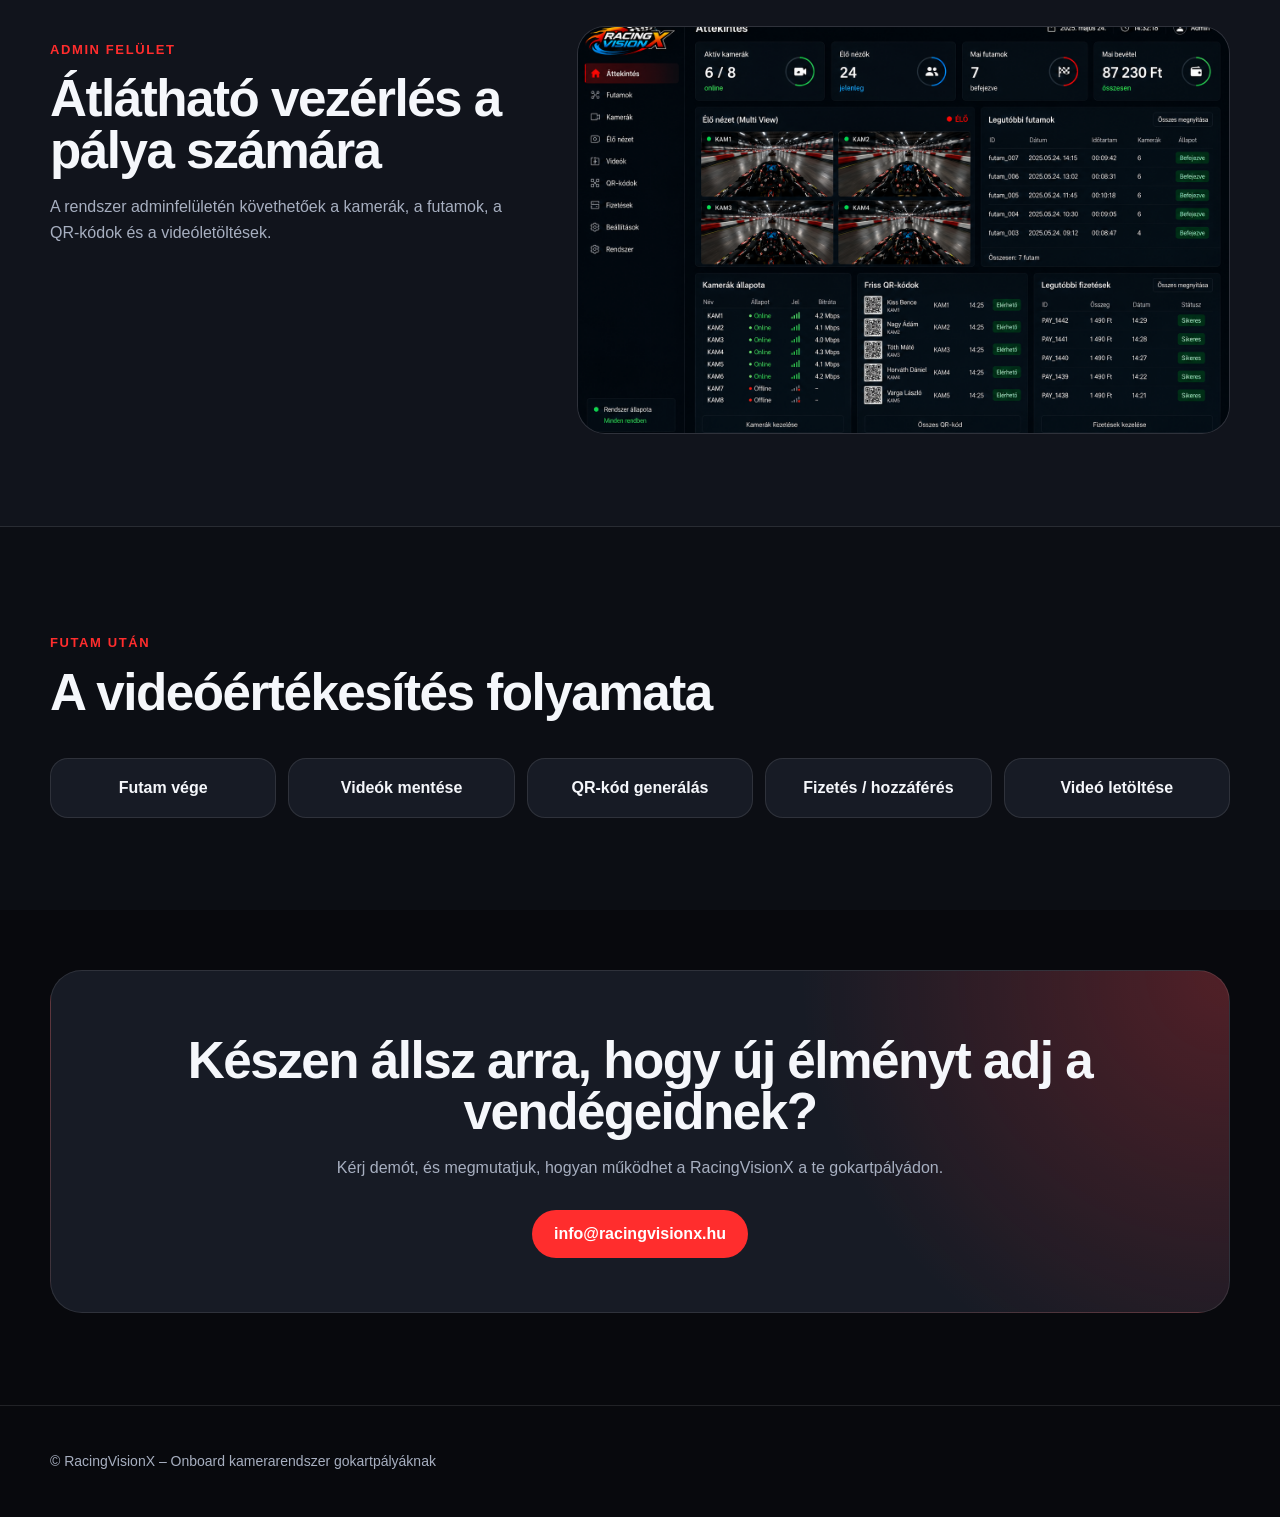
==== commit a1d1fdd1: "Update index.html" ====
--- a/index.html
+++ b/index.html
@@ -4,6 +4,8 @@
   <meta charset="UTF-8" />
   <meta name="viewport" content="width=device-width, initial-scale=1.0" />
   <title>RacingVisionX – Onboard kamerarendszer gokartpályáknak</title>
+  <link rel="icon" type="image/png" href="assets/images/favicon.png">
+  <link rel="apple-touch-icon" href="assets/images/favicon.png">
   <link rel="stylesheet" href="style.css" />
 </head>
 <body id="top">
--- a/style.css
+++ b/style.css
@@ -451,18 +451,298 @@
     transform: translateX(0);
 }
 
-.service-card {
-    opacity: 0;
-    transform: translateY(40px);
-    transition: all .8s ease;
-}
-
-.service-card.active {
+/* Kártyák finom, egymás utáni beúszása */
+.step-card,
+.benefit-card,
+.gallery-item,
+.image-card,
+.timeline div {
+  opacity: 0;
+  transform: translateY(36px);
+  transition:
+    opacity 0.75s ease,
+    transform 0.75s ease;
+}
+
+.step-card.active,
+.benefit-card.active,
+.gallery-item.active,
+.image-card.active,
+.timeline div.active {
+  opacity: 1;
+  transform: translateY(0);
+}
+
+.steps .step-card:nth-child(1),
+.benefit-grid .benefit-card:nth-child(1),
+.gallery .gallery-item:nth-child(1),
+.timeline div:nth-child(1) { transition-delay: .08s; }
+
+.steps .step-card:nth-child(2),
+.benefit-grid .benefit-card:nth-child(2),
+.gallery .gallery-item:nth-child(2),
+.timeline div:nth-child(2) { transition-delay: .16s; }
+
+.steps .step-card:nth-child(3),
+.benefit-grid .benefit-card:nth-child(3),
+.gallery .gallery-item:nth-child(3),
+.timeline div:nth-child(3) { transition-delay: .24s; }
+
+.steps .step-card:nth-child(4),
+.benefit-grid .benefit-card:nth-child(4),
+.timeline div:nth-child(4) { transition-delay: .32s; }
+
+.timeline div:nth-child(5) { transition-delay: .40s; }
+
+/* Akinek ki van kapcsolva a mozgás a rendszerében, annak ne animáljunk */
+@media (prefers-reduced-motion: reduce) {
+  .reveal,
+  .reveal-left,
+  .reveal-right,
+  .step-card,
+  .benefit-card,
+  .gallery-item,
+  .image-card,
+  .timeline div {
     opacity: 1;
+    transform: none;
+    transition: none;
+  }
+}
+
+/* =========================
+   Tablet + mobil finomhangolás
+   ========================= */
+
+/* Képarányok stabilizálása */
+.hero-image,
+.gallery-item,
+.image-card {
+  aspect-ratio: 16 / 10;
+  min-height: auto;
+}
+
+.hero-image img,
+.gallery-item img,
+.image-card img {
+  height: 100%;
+}
+
+/* Tablet */
+@media (max-width: 1100px) {
+  .container {
+    width: min(100% - 32px, 960px);
+  }
+
+  .hero {
+    padding: 72px 0 56px;
+  }
+
+  .hero-grid,
+  .split {
+    gap: 32px;
+  }
+
+  .steps {
+    grid-template-columns: repeat(2, 1fr);
+  }
+
+  .timeline {
+    grid-template-columns: repeat(3, 1fr);
+  }
+
+  .gallery {
+    grid-template-columns: 1fr 1fr;
+  }
+
+  .gallery-item:first-child {
+    grid-column: span 2;
+  }
+}
+
+/* Mobil / kisebb tablet */
+@media (max-width: 900px) {
+  .site-header {
+    position: sticky;
+  }
+
+  .nav {
+    height: auto;
+    min-height: 72px;
+    padding: 10px 0;
+    gap: 12px;
+    flex-direction: column;
+    align-items: flex-start;
+  }
+
+  .site-logo img {
+    height: 46px;
+  }
+
+  .nav nav {
+    display: flex;
+    width: 100%;
+    gap: 10px;
+    overflow-x: auto;
+    padding-bottom: 4px;
+    scrollbar-width: none;
+  }
+
+  .nav nav::-webkit-scrollbar {
+    display: none;
+  }
+
+  .nav nav a {
+    flex: 0 0 auto;
+    font-size: 13px;
+    padding: 9px 12px;
+    border: 1px solid var(--border);
+    border-radius: 999px;
+    background: rgba(255,255,255,.04);
+  }
+
+  .nav-cta {
+    background: var(--accent) !important;
+    color: #fff !important;
+  }
+
+  .hero {
+    padding: 48px 0 46px;
+  }
+
+  .hero-grid,
+  .split {
+    grid-template-columns: 1fr;
+  }
+
+  h1 {
+    font-size: clamp(38px, 11vw, 54px);
+    line-height: 1;
+    letter-spacing: -1.4px;
+  }
+
+  h2 {
+    font-size: clamp(30px, 8vw, 42px);
+    line-height: 1.05;
+    letter-spacing: -1px;
+  }
+
+  .lead {
+    font-size: 17px;
+  }
+
+  .section {
+    padding: 64px 0;
+  }
+
+  .section-head {
+    margin-bottom: 28px;
+  }
+
+  .steps,
+  .benefit-grid,
+  .timeline,
+  .gallery {
+    grid-template-columns: 1fr;
+  }
+
+  .gallery-item:first-child {
+    grid-column: auto;
+  }
+
+  .step-card,
+  .benefit-card {
+    padding: 22px;
+  }
+
+  .step-number {
+    margin-bottom: 24px;
+  }
+
+  .hero-actions {
+    flex-direction: column;
+    align-items: stretch;
+  }
+
+  .btn {
+    width: 100%;
+  }
+
+  .hero-points span {
+    font-size: 13px;
+  }
+
+  .cta-box {
+    padding: 34px 22px;
+    border-radius: 24px;
+  }
+
+  .back-to-top {
+    width: 42px;
+    height: 42px;
+    left: 14px;
+    bottom: 14px;
+    font-size: 22px;
+  }
+
+  /* Mobilon ne legyen oldalirányú beúszás, mert tud vízszintes scrollt okozni */
+  .reveal-left,
+  .reveal-right {
+    transform: translateY(42px);
+  }
+
+  .reveal-left.active,
+  .reveal-right.active {
     transform: translateY(0);
-}
-
-.service-card:nth-child(1) { transition-delay: .1s; }
-.service-card:nth-child(2) { transition-delay: .2s; }
-.service-card:nth-child(3) { transition-delay: .3s; }
-.service-card:nth-child(4) { transition-delay: .4s; }
+  }
+}
+
+/* Kicsi mobil */
+@media (max-width: 560px) {
+  .container {
+    width: calc(100% - 24px);
+  }
+
+  .site-logo img {
+    height: 40px;
+  }
+
+  h1 {
+    font-size: 36px;
+  }
+
+  h2 {
+    font-size: 30px;
+  }
+
+  p {
+    line-height: 1.55;
+  }
+
+  .hero {
+    padding-top: 38px;
+  }
+
+  .hero-image,
+  .gallery-item,
+  .image-card {
+    border-radius: 18px;
+    aspect-ratio: 4 / 3;
+  }
+
+  .hero-image {
+    aspect-ratio: 16 / 11;
+  }
+
+  .section {
+    padding: 54px 0;
+  }
+
+  .timeline div {
+    text-align: left;
+  }
+
+  .footer {
+    padding-left: 52px;
+  }
+}
